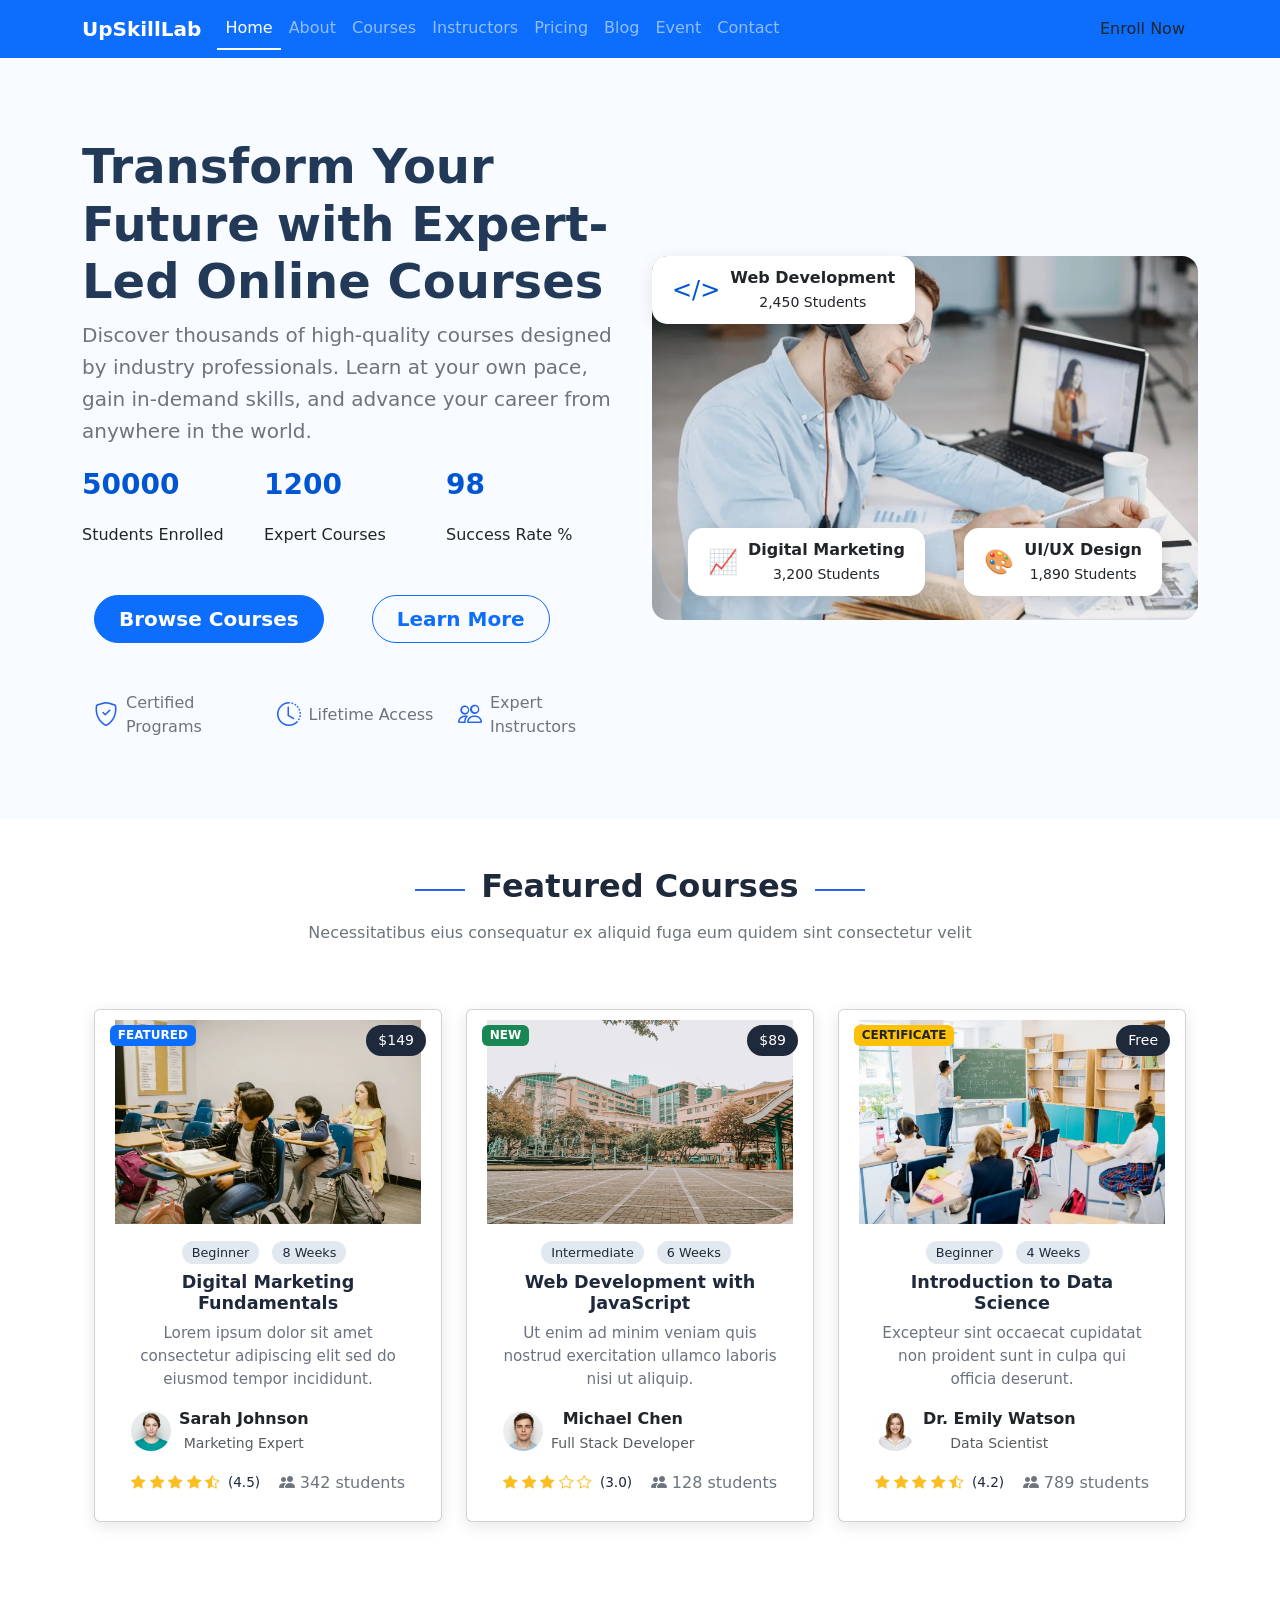
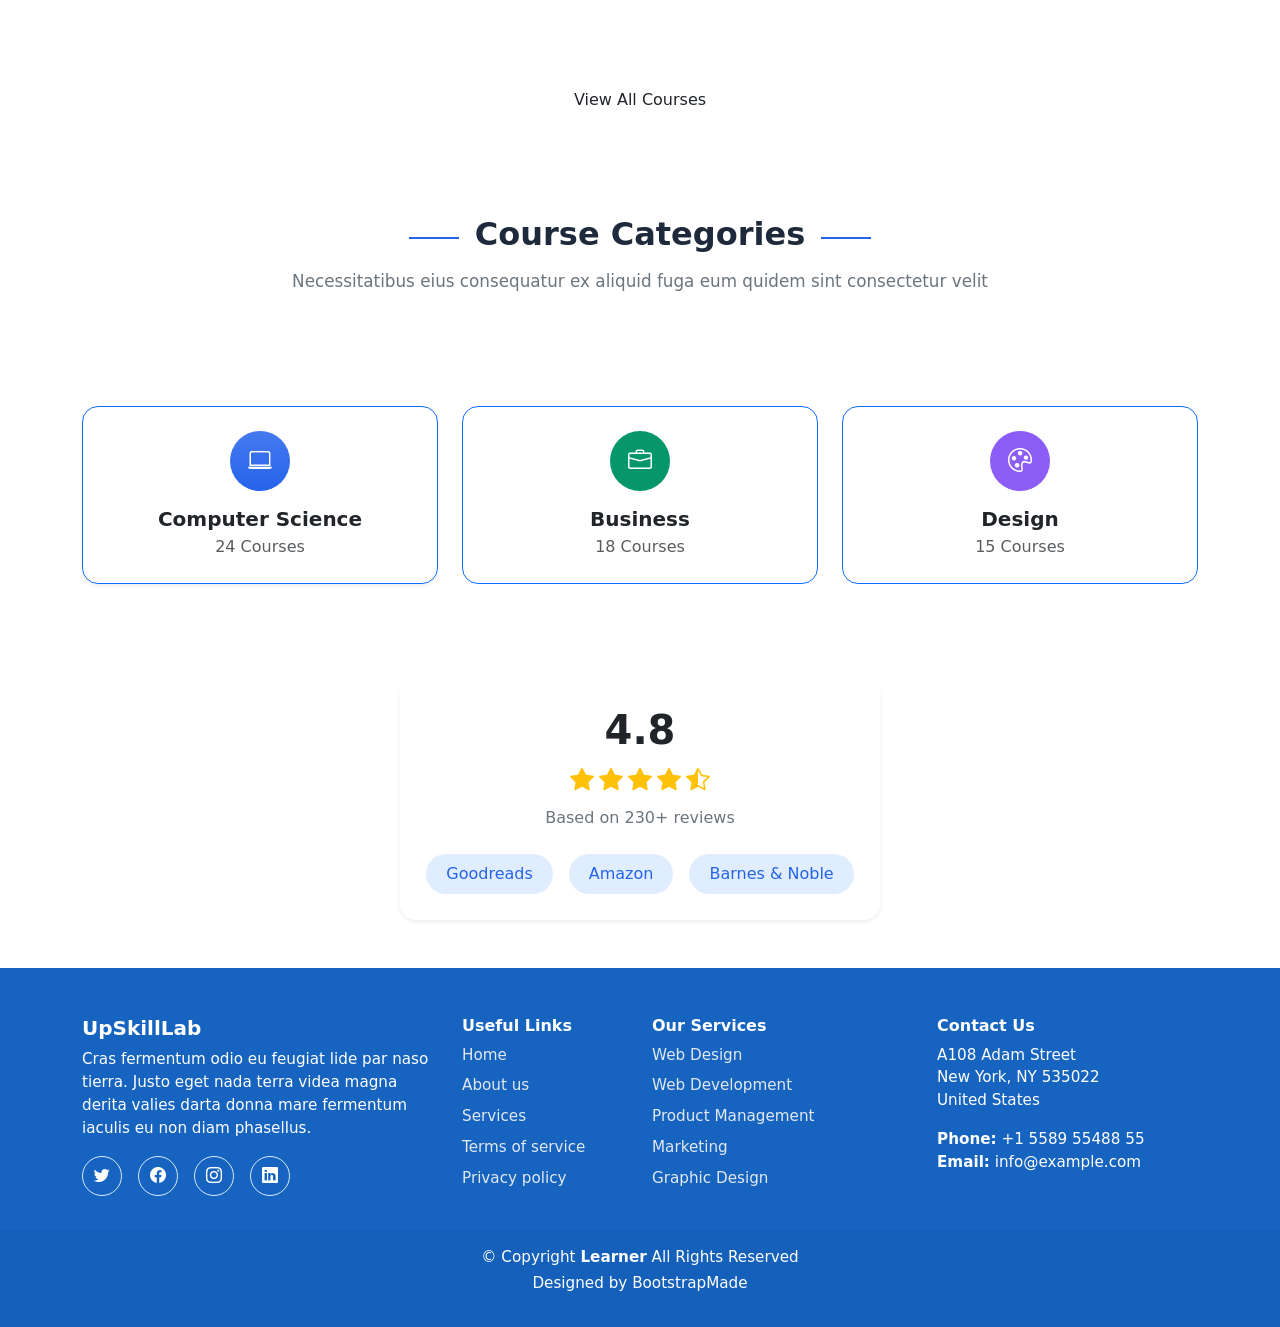
==== index.html @ 80e91eea "changed aslect" ====
<!DOCTYPE html>
<html lang="en">

<head>
    <meta charset="UTF-8">
    <meta name="viewport" content="width=device-width, initial-scale=1.0">
    <title>UpSkillLab</title>
    <link rel="stylesheet" href="https://cdn.jsdelivr.net/npm/bootstrap-icons@1.10.5/font/bootstrap-icons.css">
    <link href="https://cdn.jsdelivr.net/npm/bootstrap@5.3.0/dist/css/bootstrap.min.css" rel="stylesheet">
    <link rel="stylesheet" href="css/new.css">
    <link rel="stylesheet" href="index.html">
    <link rel="stylesheet" href="/css/bootstrap.min.css">
    <style>
       
    </style>
</head>

<body>
    <header class="sticky-top">
        <nav class="navbar navbar-expand-lg navbar-dark bg-primary sticky-top">
            <div class="container">
                <a class="navbar-brand fw-bold" href="#">UpSkillLab</a>
                <button class="navbar-toggler" type="button" data-bs-toggle="collapse" data-bs-target="#navbarNav">
                    <span class="navbar-toggler-icon"></span>
                </button>
                <div class="collapse navbar-collapse" id="navbarNav">
                    <ul class="navbar-nav me-auto  mb-lg-0">
                        <li class="nav-item"><a class="nav-link active" href="index.html">Home</a></li>
                        <li class="nav-item"><a class="nav-link" href="about.html">About</a></li>
                        <li class="nav-item"><a class="nav-link" href="course.html">Courses</a></li>
                        <li class="nav-item"><a class="nav-link" href="instroctor.html">Instructors</a></li>
                        <li class="nav-item"><a class="nav-link" href="pricing.html">Pricing</a></li>
                        <li class="nav-item"><a class="nav-link" href="blog.html">Blog</a></li>
                        <li class="nav-item"><a class="nav-link" href="event.html">Event</a></li>
                        <li class="nav-item"><a class="nav-link" href="contact.html">Contact</a></li>
                    </ul>
                    <a href="enroll.html" class="btn btn-enroll" target="_blank">Enroll Now</a>
                </div>
            </div>
        </nav>
    </header>
    <!-- Home Sart heare -->
    <main>
        <section class="hero">
            <div class="container">
                <div class="row align-items-center">
                    <div class="col-md-6">
                        <h1 class="display-5 fw-bold" style="color: #223a58;">Transform Your Future with Expert-Led
                            Online
                            Courses</h1>
                        <p class="lead text-secondary txt">Discover thousands of high-quality courses designed by
                            industry
                            professionals. Learn at your own pace, gain in-demand skills, and advance your career from
                            anywhere in the world.</p>
                        <div class="stats d-flex gap-4 mt-4 ">
                            <div class="container">
                                <div class="row">
                                    <div class="col-md-4 p-0"><span class="number">50000</span><br><small
                                            class="txt1">Students Enrolled</small></div>
                                    <div class="col-md-4 p-0"><span class="number">1200</span><br><small
                                            class="txt1">Expert
                                            Courses</small></div>
                                    <div class="col-md-4 p-0"><span class="number">98</span><br><small
                                            class="txt1">Success
                                            Rate %</small></div>
                                </div>
                            </div>
                        </div>
                        <div class="container">
                            <div class="row">
                                <div class="col-md-12 my-5 d-flex justify-content-left gap-5 flex-wrap">
                                    <a href="course.html" class="btn btn-primary btn-lg rounded-pill px-4 fw-semibold">
                                        Browse Courses
                                    </a>
                                    <a href="about.html" class="btn btn-outline-primary btn-lg rounded-pill px-4 fw-semibold">
                                        Learn More
                                    </a>
                                </div>
                            </div>

                            <div class="row justify-content-center text-secondary">
                                <div
                                    class="col-md-4 d-flex align-items-center justify-content-center gap-2 mb-3 mb-md-0">
                                    <i class="bi bi-shield-check" style="font-size: 1.5rem; color: #2563eb;"></i>
                                    <span>Certified Programs</span>
                                </div>
                                <div
                                    class="col-md-4 d-flex align-items-center justify-content-center gap-2 mb-3 mb-md-0">
                                    <i class="bi bi-clock-history" style="font-size: 1.5rem; color: #2563eb;"></i>
                                    <span>Lifetime Access</span>
                                </div>
                                <div class="col-md-4 d-flex align-items-center justify-content-center gap-2">
                                    <i class="bi bi-people" style="font-size: 1.5rem; color: #2563eb;"></i>
                                    <span>Expert Instructors</span>
                                </div>
                            </div>
                        </div>
                    </div>
                    <div class="col-md-6 text-center position-relative">
                        <img src="image/courses-1.webp" alt="Learning" class="img-fluid rounded-4">
                        <div class="position-absolute top-0 course-card">
                            <div class="d-flex align-items-center">
                                <div class="course-icon">&lt;/&gt;</div>
                                <div>
                                    <strong>Web Development</strong><br>
                                    <small>2,450 Students</small>
                                </div>
                            </div>
                        </div>
                        <div class="position-absolute bottom-0 start-0 mb-4 ms-5 course-card">
                            <div class="d-flex align-items-center">
                                <div class="course-icon">📈</div>
                                <div>
                                    <strong>Digital Marketing</strong><br>
                                    <small>3,200 Students</small>
                                </div>
                            </div>
                        </div>
                        <div class="position-absolute bottom-0 end-0 mb-4 me-5 course-card">
                            <div class="d-flex align-items-center">
                                <div class="course-icon">🎨</div>
                                <div>
                                    <strong>UI/UX Design</strong><br>
                                    <small>1,890 Students</small>
                                </div>
                            </div>
                        </div>
                    </div>
                </div>
            </div>
        </section>
        <!-- second section start -->
        <section>
            <div class="container text-center py-5">
                <div class="d-flex align-items-center justify-content-center mb-2">
                    <div style="height: 2px; width: 50px; background-color: #2563eb;"></div>
                    <h2 class="mx-3 fw-bold" style="font-size: 2rem; color: #1e293b;">Featured Courses</h2>
                    <div style="height: 2px; width: 50px; background-color: #2563eb;"></div>
                </div>
                <p class="text-secondary" style="font-size: 1rem;">
                    Necessitatibus eius consequatur ex aliquid fuga eum quidem sint consectetur velit
                </p>
                <div class="container py-5">
                    <div class="row g-4">

                        <!-- Card 1 -->
                        <div class="col-md-4">
                            <div class="card course-card position-relative">
                                <img src="image/students-1.webp" class="course-image img-fluid imga" alt="Marketing">
                                <span class="badge bg-primary badge-position">FEATURED</span>
                                <span class="price-badge">$149</span>
                                <div class="card-body">
                                    <div class="mb-2">
                                        <span class="category-badge">Beginner</span>
                                        <span class="category-badge">8 Weeks</span>
                                    </div>
                                    <h5 class="course-title">Digital Marketing Fundamentals</h5>
                                    <p class="course-desc">Lorem ipsum dolor sit amet consectetur adipiscing elit sed do
                                        eiusmod tempor incididunt.</p>
                                    <div class="d-flex align-items-center mt-3">
                                        <img src="image/teach-1.webp" class="instructor-img me-2 " alt="Sarah Johnson">
                                        <div>
                                            <strong>Sarah Johnson</strong><br>
                                            <small class="text-muted">Marketing Expert</small>
                                        </div>
                                    </div>
                                    <div class="d-flex align-items-center justify-content-between mt-3">
                                        <div class="rating-stars">
                                            <i class="bi bi-star-fill"></i>
                                            <i class="bi bi-star-fill"></i>
                                            <i class="bi bi-star-fill"></i>
                                            <i class="bi bi-star-fill"></i>
                                            <i class="bi bi-star-half"></i>
                                            <span class="rating-text ms-1">(4.5)</span>
                                        </div>
                                        <div class="text-secondary"><i class="bi bi-people-fill"></i> 342 students</div>
                                    </div>
                                </div>
                            </div>
                        </div>

                        <!-- Card 2 -->
                        <div class="col-md-4">
                            <div class="card course-card position-relative">
                                <img src="image/campus-1.webp" class="course-image img-fluid imga" alt="JavaScript">
                                <span class="badge bg-success badge-position">NEW</span>
                                <span class="price-badge">$89</span>
                                <div class="card-body">
                                    <div class="mb-2">
                                        <span class="category-badge">Intermediate</span>
                                        <span class="category-badge">6 Weeks</span>
                                    </div>
                                    <h5 class="course-title">Web Development with JavaScript</h5>
                                    <p class="course-desc">Ut enim ad minim veniam quis nostrud exercitation ullamco
                                        laboris
                                        nisi ut aliquip.</p>
                                    <div class="d-flex align-items-center mt-3">
                                        <img src="image/teach-2.webp" class="instructor-img me-2" alt="Michael Chen">
                                        <div>
                                            <strong>Michael Chen</strong><br>
                                            <small class="text-muted">Full Stack Developer</small>
                                        </div>
                                    </div>
                                    <div class="d-flex align-items-center justify-content-between mt-3">
                                        <div class="rating-stars">
                                            <i class="bi bi-star-fill"></i>
                                            <i class="bi bi-star-fill"></i>
                                            <i class="bi bi-star-fill"></i>
                                            <i class="bi bi-star"></i>
                                            <i class="bi bi-star"></i>
                                            <span class="rating-text ms-1">(3.0)</span>
                                        </div>
                                        <div class="text-secondary"><i class="bi bi-people-fill"></i> 128 students</div>
                                    </div>
                                </div>
                            </div>
                        </div>

                        <!-- Card 3 -->
                        <div class="col-md-4">
                            <div class="card course-card position-relative">
                                <img src="image/students-2.webp" class="course-image img-fluid imga" alt="Data Science">
                                <span class="badge bg-warning text-dark badge-position">CERTIFICATE</span>
                                <span class="price-badge">Free</span>
                                <div class="card-body">
                                    <div class="mb-2">
                                        <span class="category-badge">Beginner</span>
                                        <span class="category-badge">4 Weeks</span>
                                    </div>
                                    <h5 class="course-title">Introduction to Data Science</h5>
                                    <p class="course-desc">Excepteur sint occaecat cupidatat non proident sunt in culpa
                                        qui
                                        officia deserunt.</p>
                                    <div class="d-flex align-items-center mt-3">
                                        <img src="image/teach-3.webp" class="instructor-img me-2"
                                            alt="Dr. Emily Watson">
                                        <div>
                                            <strong>Dr. Emily Watson</strong><br>
                                            <small class="text-muted">Data Scientist</small>
                                        </div>
                                    </div>
                                    <div class="d-flex align-items-center justify-content-between mt-3">
                                        <div class="rating-stars">
                                            <i class="bi bi-star-fill"></i>
                                            <i class="bi bi-star-fill"></i>
                                            <i class="bi bi-star-fill"></i>
                                            <i class="bi bi-star-fill"></i>
                                            <i class="bi bi-star-half"></i>
                                            <span class="rating-text ms-1">(4.2)</span>
                                        </div>
                                        <div class="text-secondary"><i class="bi bi-people-fill"></i> 789 students</div>
                                    </div>
                                </div>
                            </div>
                        </div>

                    </div>
                </div>
            </div>
            <div class="container text-center my-5">
                <a href="course.html" class="btn view-courses-btn">
                    View All Courses
                </a>
            </div>
        </section>
        <!-- Third section sart here -->
        <section class="">
            <div class="container py-5 text-center">
                <div class="d-flex justify-content-center align-items-center mb-2">
                    <div style="width: 50px; height: 2px; background-color: #2563eb;"></div>
                    <h2 class="mx-3 fw-bold" style="font-size: 2rem; color: #1e293b;">Course Categories</h2>
                    <div style="width: 50px; height: 2px; background-color: #2563eb;"></div>
                </div>
                <p class="text-secondary" style="font-size: 1.05rem;">
                    Necessitatibus eius consequatur ex aliquid fuga eum quidem sint consectetur velit
                </p>
            </div>
            <div class="container text-center py-5">
                <div class="row justify-content-center g-4">
                    <div class="col-12 col-sm-6 col-md-4">
                        <div class="category-card border border-primary rounded-4 p-4 shadow-sm active">
                            <div class="icon-circle bg-gradient text-white mb-3 mx-auto" style="background: #2563eb;">
                                <i class="bi bi-laptop" style="font-size: 1.5rem;"></i>
                            </div>
                            <h5 class="fw-semibold mb-1 text-dark">Computer Science</h5>
                            <p class="text-muted mb-0">24 Courses</p>
                        </div>
                    </div>
                    <div class="col-12 col-sm-6 col-md-4">
                        <div class="category-card border border-primary p-4 rounded-4">
                            <div class="icon-circle text-white mb-3 mx-auto" style="background: #059669;">
                                <i class="bi bi-briefcase" style="font-size: 1.5rem;"></i>
                            </div>
                            <h5 class="fw-semibold mb-1 text-dark">Business</h5>
                            <p class="text-muted mb-0">18 Courses</p>
                        </div>
                    </div>
                    <div class="col-12 col-sm-6 col-md-4">
                        <div class="category-card  border border-primary p-4 rounded-4">
                            <div class="icon-circle text-white mb-3 mx-auto" style="background: #8b5cf6;">
                                <i class="bi bi-palette" style="font-size: 1.5rem;"></i>
                            </div>
                            <h5 class="fw-semibold mb-1 text-dark">Design</h5>
                            <p class="text-muted mb-0">15 Courses</p>
                        </div>
                    </div>
                </div>
            </div>
            <div class="container my-5 d-flex justify-content-center">
                <div class="rating-card text-center p-4 rounded-4 shadow-sm">
                    <h2 class="fw-bold text-dark" style="font-size: 2.5rem;">4.8</h2>
                    <div class="my-2">
                        <i class="bi bi-star-fill text-warning fs-4"></i>
                        <i class="bi bi-star-fill text-warning fs-4"></i>
                        <i class="bi bi-star-fill text-warning fs-4"></i>
                        <i class="bi bi-star-fill text-warning fs-4"></i>
                        <i class="bi bi-star-half text-warning fs-4"></i>
                    </div>
                    <p class="text-secondary mb-4">Based on 230+ reviews</p>
                    <div class="d-flex justify-content-center gap-3 flex-wrap">
                        <a href="#" class="badge-pill-link">Goodreads</a>
                        <a href="#" class="badge-pill-link">Amazon</a>
                        <a href="#" class="badge-pill-link">Barnes & Noble</a>
                    </div>
                </div>
            </div>
        </section>
    </main>
    <!-- footer srat here -->
    <footer class="footer text-white pt-5" style="background-color: #1664c0;">
        <div class="container">
            <div class="row">
                <div class="col-lg-4 col-md-6 mb-4">
                    <h5 class="fw-bold">UpSkillLab</h5>
                    <p>
                        Cras fermentum odio eu feugiat lide par naso tierra. Justo eget nada terra videa magna derita
                        valies darta donna mare fermentum iaculis eu non diam phasellus.
                    </p>
                    <div class="d-flex gap-3 mt-3">
                        <span class="social-icon"><i class="bi bi-twitter"></i></span>
                        <span class="social-icon"><i class="bi bi-facebook"></i></span>
                        <span class="social-icon"><i class="bi bi-instagram"></i></span>
                        <span class="social-icon"><i class="bi bi-linkedin"></i></span>
                    </div>
                </div>
                <div class="col-lg-2 col-md-6 mb-4">
                    <h6 class="fw-bold">Useful Links</h6>
                    <ul class="list-unstyled">
                        <li>Home</li>
                        <li>About us</li>
                        <li>Services</li>
                        <li>Terms of service</li>
                        <li>Privacy policy</li>
                    </ul>
                </div>
                <div class="col-lg-3 col-md-6 mb-4">
                    <h6 class="fw-bold">Our Services</h6>
                    <ul class="list-unstyled">
                        <li>Web Design</li>
                        <li>Web Development</li>
                        <li>Product Management</li>
                        <li>Marketing</li>
                        <li>Graphic Design</li>
                    </ul>
                </div>
                <div class="col-lg-3 col-md-6 mb-4">
                    <h6 class="fw-bold">Contact Us</h6>
                    <p>A108 Adam Street<br>New York, NY 535022<br>United States</p>
                    <p><strong>Phone:</strong> +1 5589 55488 55<br>
                        <strong>Email:</strong> info@example.com
                    </p>
                </div>
            </div>
        </div>
        <div class="footer-bottom text-center py-3" style="background-color: #1460bb;">
            <p class="mb-1">© Copyright <strong>Learner</strong> All Rights Reserved</p>
            <p class="small">Designed by <a href="#" class="text-white text-decoration-none">BootstrapMade</a></p>
        </div>
    </footer>


    <script src="https://cdn.jsdelivr.net/npm/bootstrap@5.3.0/dist/js/bootstrap.bundle.min.js"></script>
</body>

</html>
---- css/new.css ----
.hero {
            background-color: #f8fbff;
            padding: 80px 0;
        }

        .stats span {
            font-size: 28px;
            font-weight: 700;
            color: #0056d2;
        }

        .course-card {
            background: white;
            padding: 10px 20px;
            border-radius: 15px;
            box-shadow: 0 4px 16px rgba(0, 0, 0, 0.1);
            margin-bottom: 15px;
        }

        .course-icon {
            font-size: 24px;
            margin-right: 10px;
            color: #0056d2;
        }

        .nav-link.active {
            border-bottom: 2px solid white;
        }

        .btn-enroll {
            background-color: #2563eb;
            color: white;
            border-radius: 30px;
            padding: 8px 20px;
        }

        .txt {
            font-size: 1.25rem;
            line-height: 1.6;
            margin-bottom: 1rem;
            color: olor-mix(in srgb, var(--default-color), transparent 20%);
        }

        .number {
            display: block;
            font-size: 3rem;
            font-weight: 900;
            color: var(--accent-color);
            line-height: 1;

        }

        .txt1 {
            font-size: 1rem;
            color:
                color-mix(in srgb, var(--default-color), transparent 40%);
            font-weight: 500;
        }
    body {
      font-family: "Segoe UI", Roboto, Arial, sans-serif;
      background-color: #f8fbff;
    }
    .course-card {
      border: none;
      border-radius: 15px;
      overflow: hidden;
      transition: transform 0.3s ease, box-shadow 0.3s ease;
    }
    .course-card:hover {
      transform: scale(1.03);
      box-shadow: 0 8px 24px rgba(0, 0, 0, 0.1);
    }
    .course-image {
      height: 100%;
      width: 100%;
      object-fit: cover;
    }
    .badge-position {
      position: absolute;
      top: 15px;
      left: 15px;
    }
    .price-badge {
      position: absolute;
      top: 15px;
      right: 15px;
      background-color: #1e293b;
      color: white;
      padding: 5px 12px;
      border-radius: 20px;
      font-size: 0.875rem;
    }
    .category-badge {
      font-size: 0.8rem;
      background-color: #e2e8f0;
      color: #1e293b;
      padding: 4px 10px;
      border-radius: 20px;
      margin-right: 8px;
    }
    .course-title {
      font-weight: 600;
      font-size: 1.1rem;
      color: #1e293b;
    }
    .course-desc {
      font-size: 0.95rem;
      color: #6b7280;
    }
    .instructor-img {
      width: 40px;
      height: 40px;
      border-radius: 50%;
      object-fit: cover;
    }
    .rating-stars {
      color: #fbbf24;
      font-size: 0.9rem;
    }
    .rating-text {
      font-size: 0.85rem;
      color: #1e293b;
    }
    .view-courses-btn {
    color: #2563eb;
    border: 2px solid #2563eb;
    border-radius: 50px;
    font-weight: 600;
    padding: 10px 28px;
    font-size: 1.1rem;
    background-color: transparent;
    transition: all 0.3s ease;
  }

  .view-courses-btn:hover {
    background-color: #2563eb;
    color: white;
    box-shadow: 0 6px 20px rgba(37, 99, 235, 0.3);
    transform: scale(1.05);
  }
  .category-card {
    transition: all 0.3s ease;
  }
  .category-card.active {
    border: 2px solid #2563eb;
    box-shadow: 0 0 20px rgba(37, 99, 235, 0.1);
  }
  .category-card:hover {
    transform: scale(1.03);
    box-shadow: 0 10px 25px rgba(0, 0, 0, 0.1);
    cursor: pointer;
  }
  .icon-circle {
    width: 60px;
    height: 60px;
    border-radius: 50%;
    display: flex;
    align-items: center;
    justify-content: center;
  }
  .rating-card {
    background-color: white;
    border: 2px solid transparent;
    transition: all 0.3s ease;
  }

  .rating-card:hover {
    box-shadow: 0 0 25px rgba(37, 99, 235, 0.2);
    backdrop-filter: blur(2px);
  }

  .badge-pill-link {
    padding: 8px 20px;
    background-color: #e0edff;
    color: #2563eb;
    border-radius: 30px;
    text-decoration: none;
    font-weight: 500;
    transition: all 0.3s ease;
  }

  .badge-pill-link:hover {
    background-color: #d1e4ff;
    box-shadow: 0 3px 10px rgba(0, 98, 255, 0.1);
  }
   .footer ul li {
    margin-bottom: 8px;
    color: #e2e8f0;
  }

  .footer p, .footer li {
    font-size: 0.95rem;
  }

  .social-icon {
    width: 40px;
    height: 40px;
    border: 1px solid #dbeafe;
    border-radius: 50%;
    display: flex;
    align-items: center;
    justify-content: center;
    color: white;
  }
   .imga{
             width: 200%;
  height: 200%;
 object-fit: cover;
  transition: width 2s, height 2s, transform 2s;
}
.imga:hover{
    width: 100em;
  height: 100em;
  transform: linear();
}
.social {

            color: rgb(13, 184, 246);
            position: absolute;
            font-size: xx-large;
        }

        .img-hover-zoom {
            transition: transform 0.2s ease-in-out;
        }

        .img-hover-zoom:hover {
            transform: scale(1.1);
            /* Zoom effect; */
        }

        .price {
            color: green;
            position: absolute;
            font-size: xx-large;

        }

        .date-overlay {
            position: absolute;
            Top: 136px;
            background-color: rgb(13, 184, 246);
            color: white;
            padding: 10px 15px;
            border-radius: 10px;
            font-weight: bold;

        }

        .date {
            position: absolute;
            top: 493px;
            background-color: rgb(13, 184, 246);
            color: white;
            padding: 10px 15px;
            border-radius: 10px;
            font-weight: bold;


        }

        .date-month {
            position: absolute;
            top: 850px;
            background-color: rgb(13, 184, 246);
            color: white;
            padding: 10px 15px;
            border-radius: 10px;
            font-weight: bold;

        }
         .context{
        display: flex;
        justify-content: center;
        text-align: center;
        align-items: center;
    }
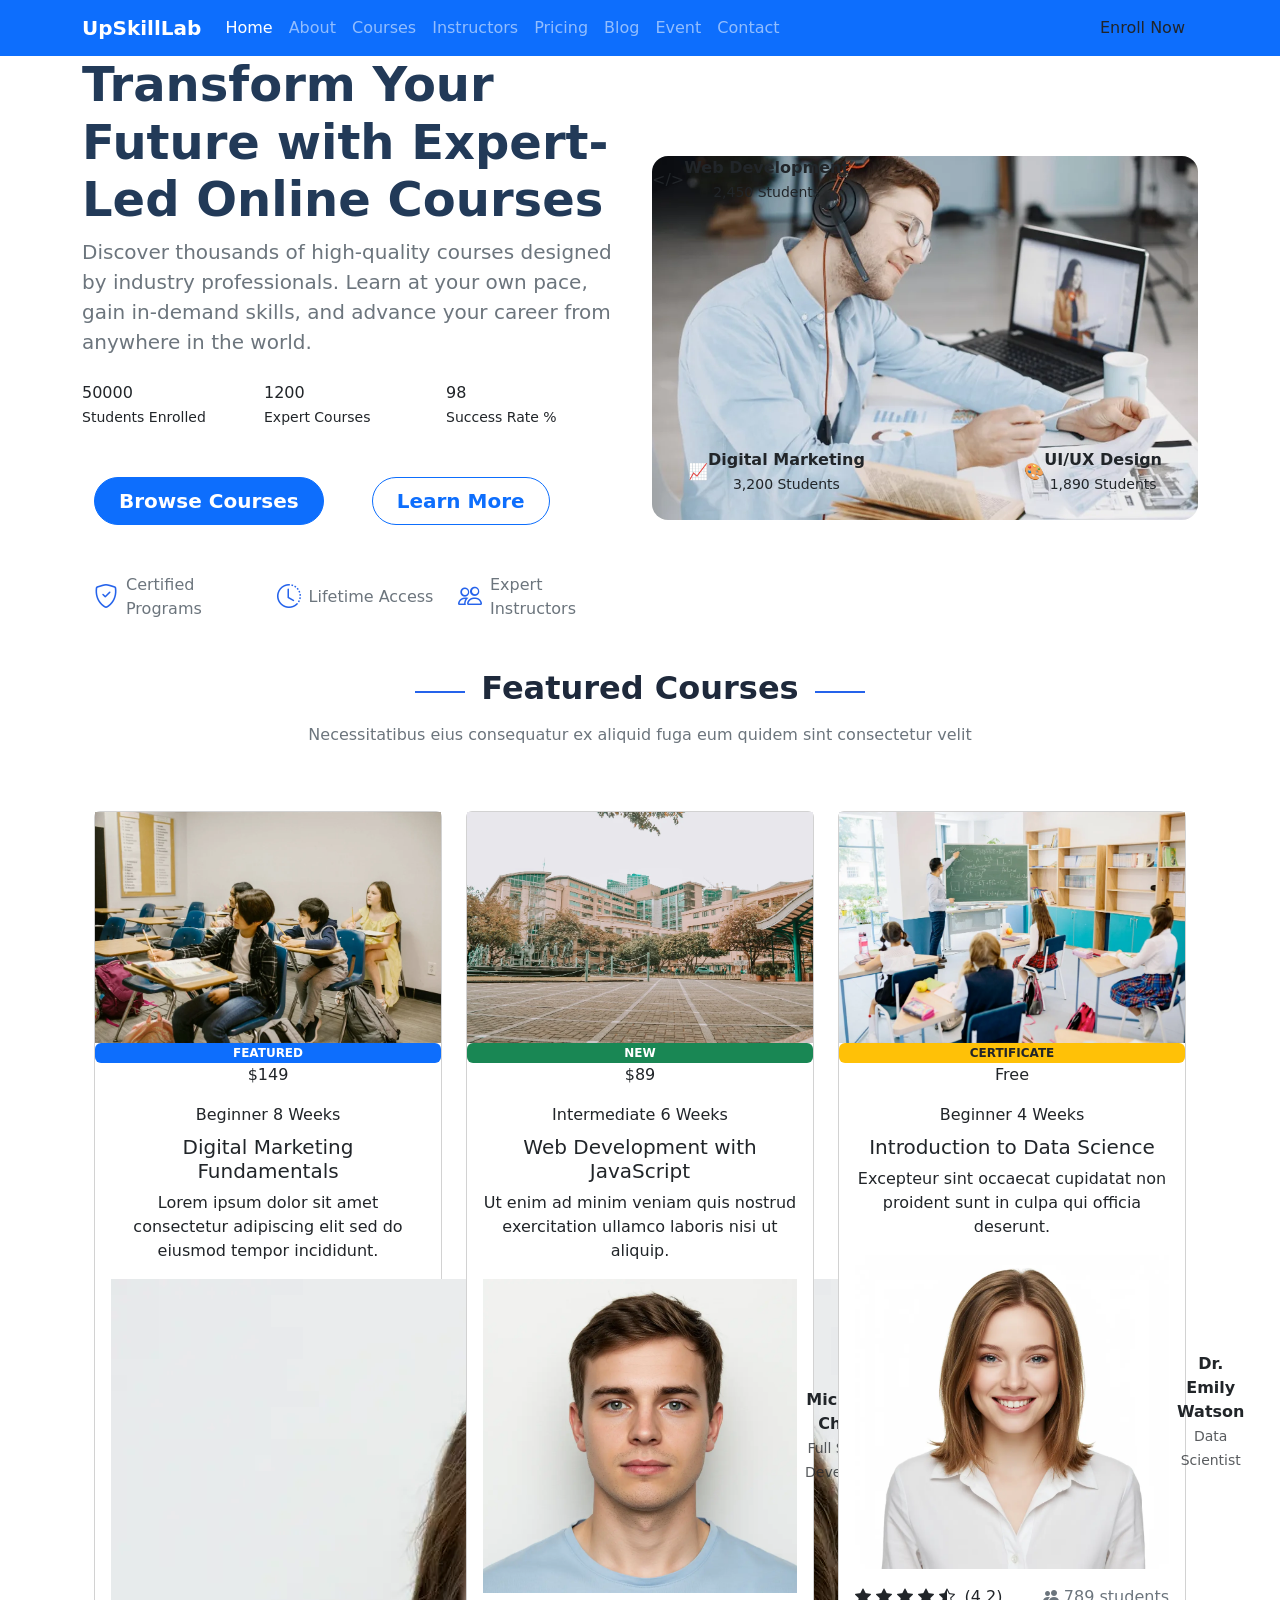
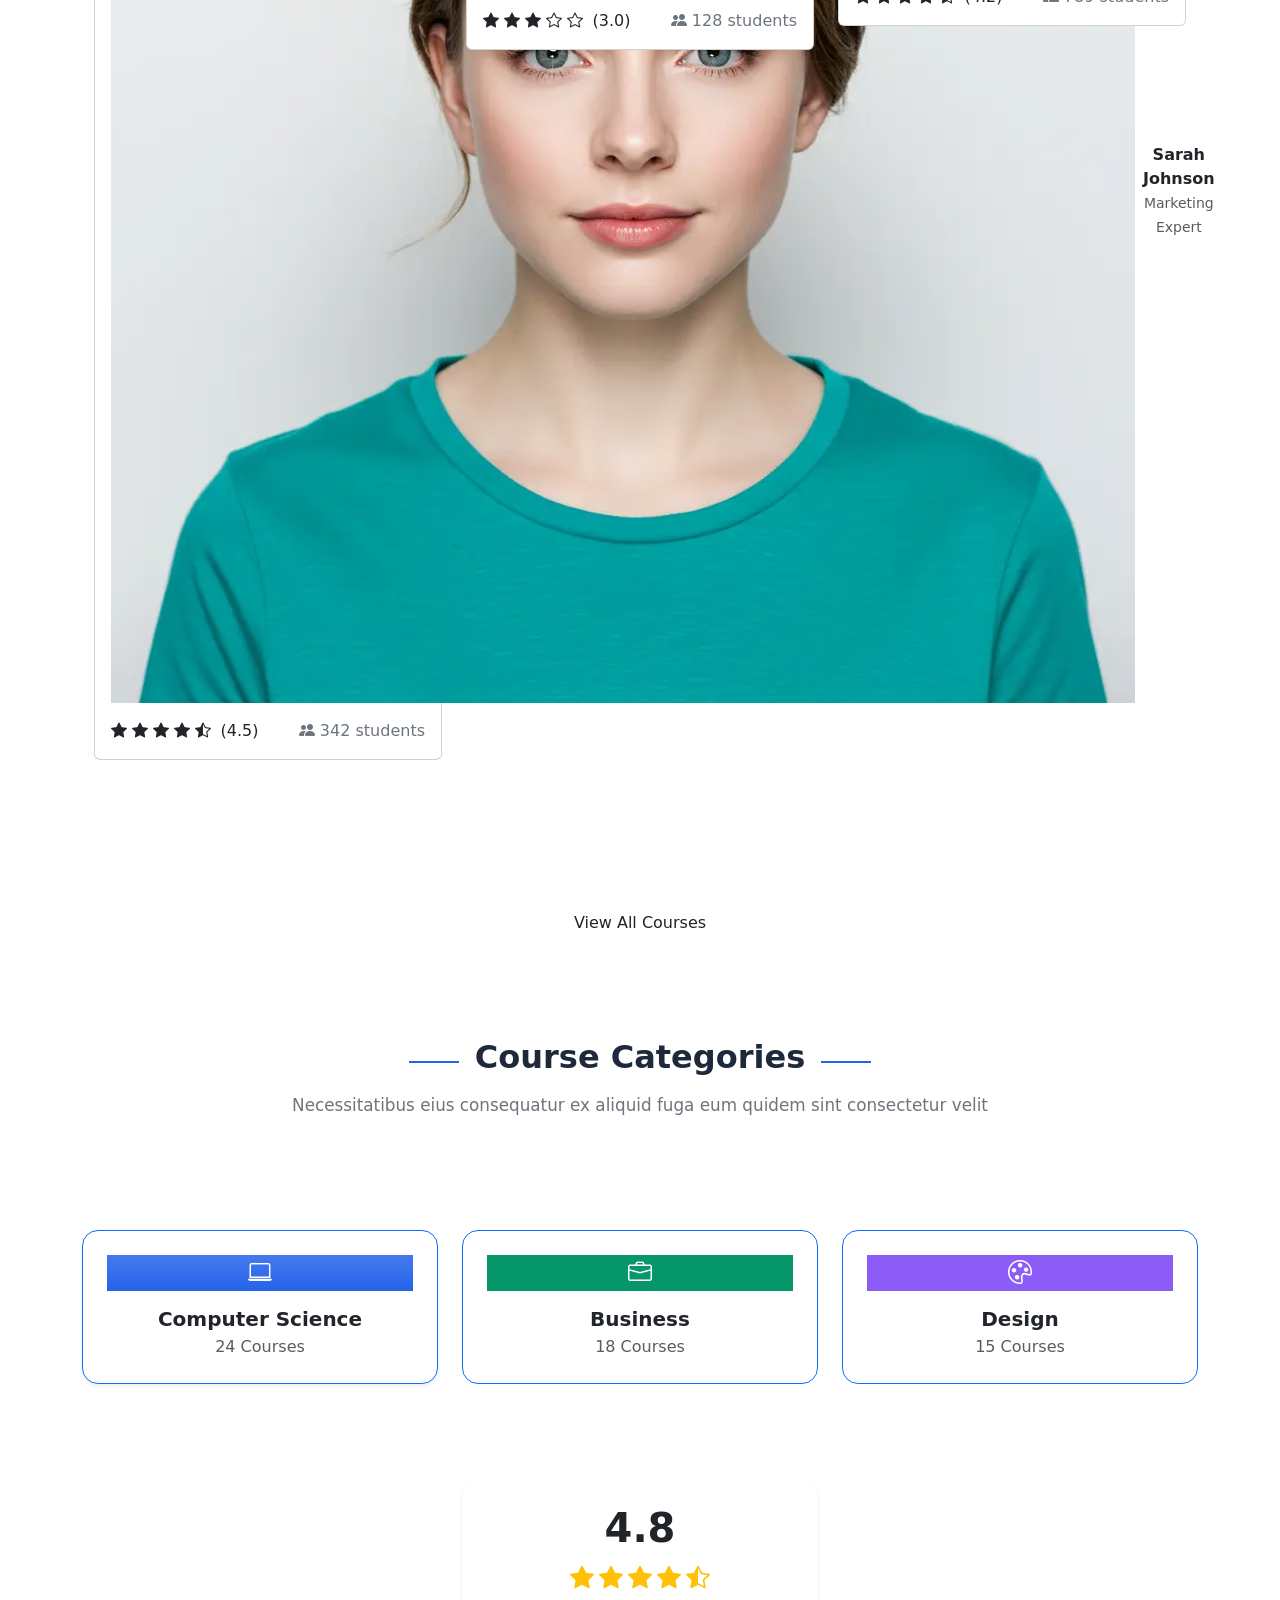
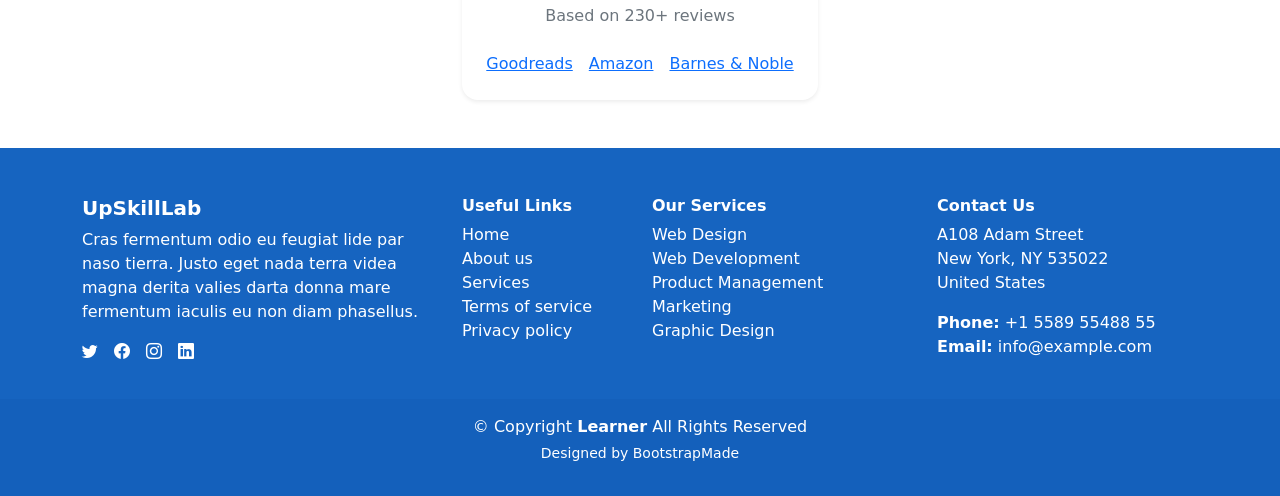
==== commit 16ac37fc: "updated indexed page" ====
--- a/index.html
+++ b/index.html
@@ -7,9 +7,9 @@
     <title>UpSkillLab</title>
     <link rel="stylesheet" href="https://cdn.jsdelivr.net/npm/bootstrap-icons@1.10.5/font/bootstrap-icons.css">
     <link href="https://cdn.jsdelivr.net/npm/bootstrap@5.3.0/dist/css/bootstrap.min.css" rel="stylesheet">
-    <link rel="stylesheet" href="css/new.css">
+    
     <link rel="stylesheet" href="index.html">
-    <link rel="stylesheet" href="/css/bootstrap.min.css">
+    
     <style>
        
     </style>
@@ -45,10 +45,10 @@
             <div class="container">
                 <div class="row align-items-center">
                     <div class="col-md-6">
-                        <h1 class="display-5 fw-bold" style="color: #223a58;">Transform Your Future with Expert-Led
+                        <h1 class="display-5 fw-bold hidden" style="color: #223a58;">Transform Your Future with Expert-Led
                             Online
                             Courses</h1>
-                        <p class="lead text-secondary txt">Discover thousands of high-quality courses designed by
+                        <p class="lead text-secondary txt hidden">Discover thousands of high-quality courses designed by
                             industry
                             professionals. Learn at your own pace, gain in-demand skills, and advance your career from
                             anywhere in the world.</p>
@@ -145,7 +145,7 @@
 
                         <!-- Card 1 -->
                         <div class="col-md-4">
-                            <div class="card course-card position-relative">
+                            <div class="card course-card position-relative course-card hidden">
                                 <img src="image/students-1.webp" class="course-image img-fluid imga" alt="Marketing">
                                 <span class="badge bg-primary badge-position">FEATURED</span>
                                 <span class="price-badge">$149</span>
@@ -181,7 +181,7 @@
 
                         <!-- Card 2 -->
                         <div class="col-md-4">
-                            <div class="card course-card position-relative">
+                            <div class="card course-card position-relative course-card hidden">
                                 <img src="image/campus-1.webp" class="course-image img-fluid imga" alt="JavaScript">
                                 <span class="badge bg-success badge-position">NEW</span>
                                 <span class="price-badge">$89</span>
@@ -195,7 +195,7 @@
                                         laboris
                                         nisi ut aliquip.</p>
                                     <div class="d-flex align-items-center mt-3">
-                                        <img src="image/teach-2.webp" class="instructor-img me-2" alt="Michael Chen">
+                                        <img src="image/teach-2.webp" class="instructor-img me-2 img-fluid " alt="Michael Chen">
                                         <div>
                                             <strong>Michael Chen</strong><br>
                                             <small class="text-muted">Full Stack Developer</small>
@@ -218,7 +218,7 @@
 
                         <!-- Card 3 -->
                         <div class="col-md-4">
-                            <div class="card course-card position-relative">
+                            <div class="card course-card position-relative course-card hidden">
                                 <img src="image/students-2.webp" class="course-image img-fluid imga" alt="Data Science">
                                 <span class="badge bg-warning text-dark badge-position">CERTIFICATE</span>
                                 <span class="price-badge">Free</span>
@@ -232,7 +232,7 @@
                                         qui
                                         officia deserunt.</p>
                                     <div class="d-flex align-items-center mt-3">
-                                        <img src="image/teach-3.webp" class="instructor-img me-2"
+                                        <img src="image/teach-3.webp" class="instructor-img me-2 img-fluid"
                                             alt="Dr. Emily Watson">
                                         <div>
                                             <strong>Dr. Emily Watson</strong><br>
@@ -379,7 +379,20 @@
     </footer>
 
 
-    <script src="https://cdn.jsdelivr.net/npm/bootstrap@5.3.0/dist/js/bootstrap.bundle.min.js"></script>
+    <script src="https://cdn.jsdelivr.net/npm/bootstrap@5.3.0/dist/js/bootstrap.bundle.min.js">
+        
+  const observer = new IntersectionObserver((entries) => {
+    entries.forEach(entry => {
+      if (entry.isIntersecting) {
+        entry.target.classList.add("show");
+      }
+    });
+  });
+
+  document.querySelectorAll(".hidden").forEach((el) => observer.observe(el));
+
+
+    </script>
 </body>
 
 </html>
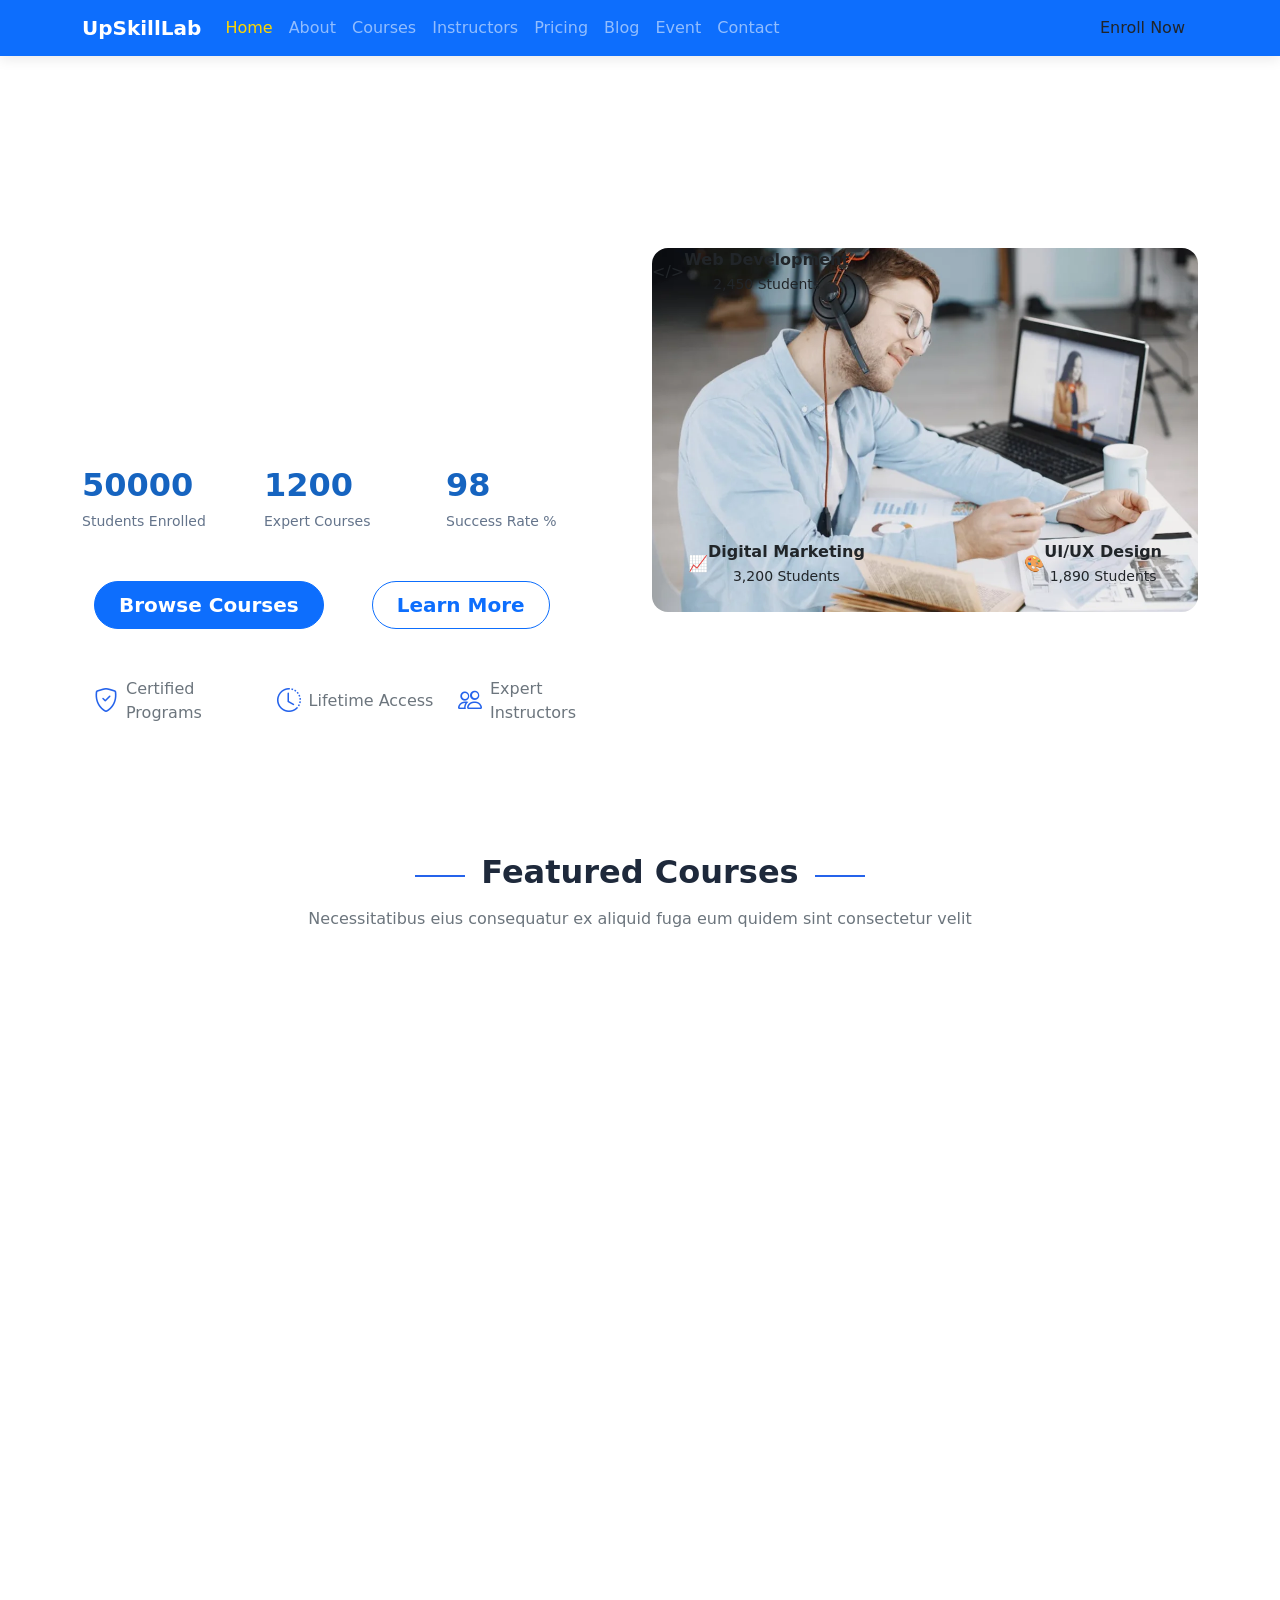
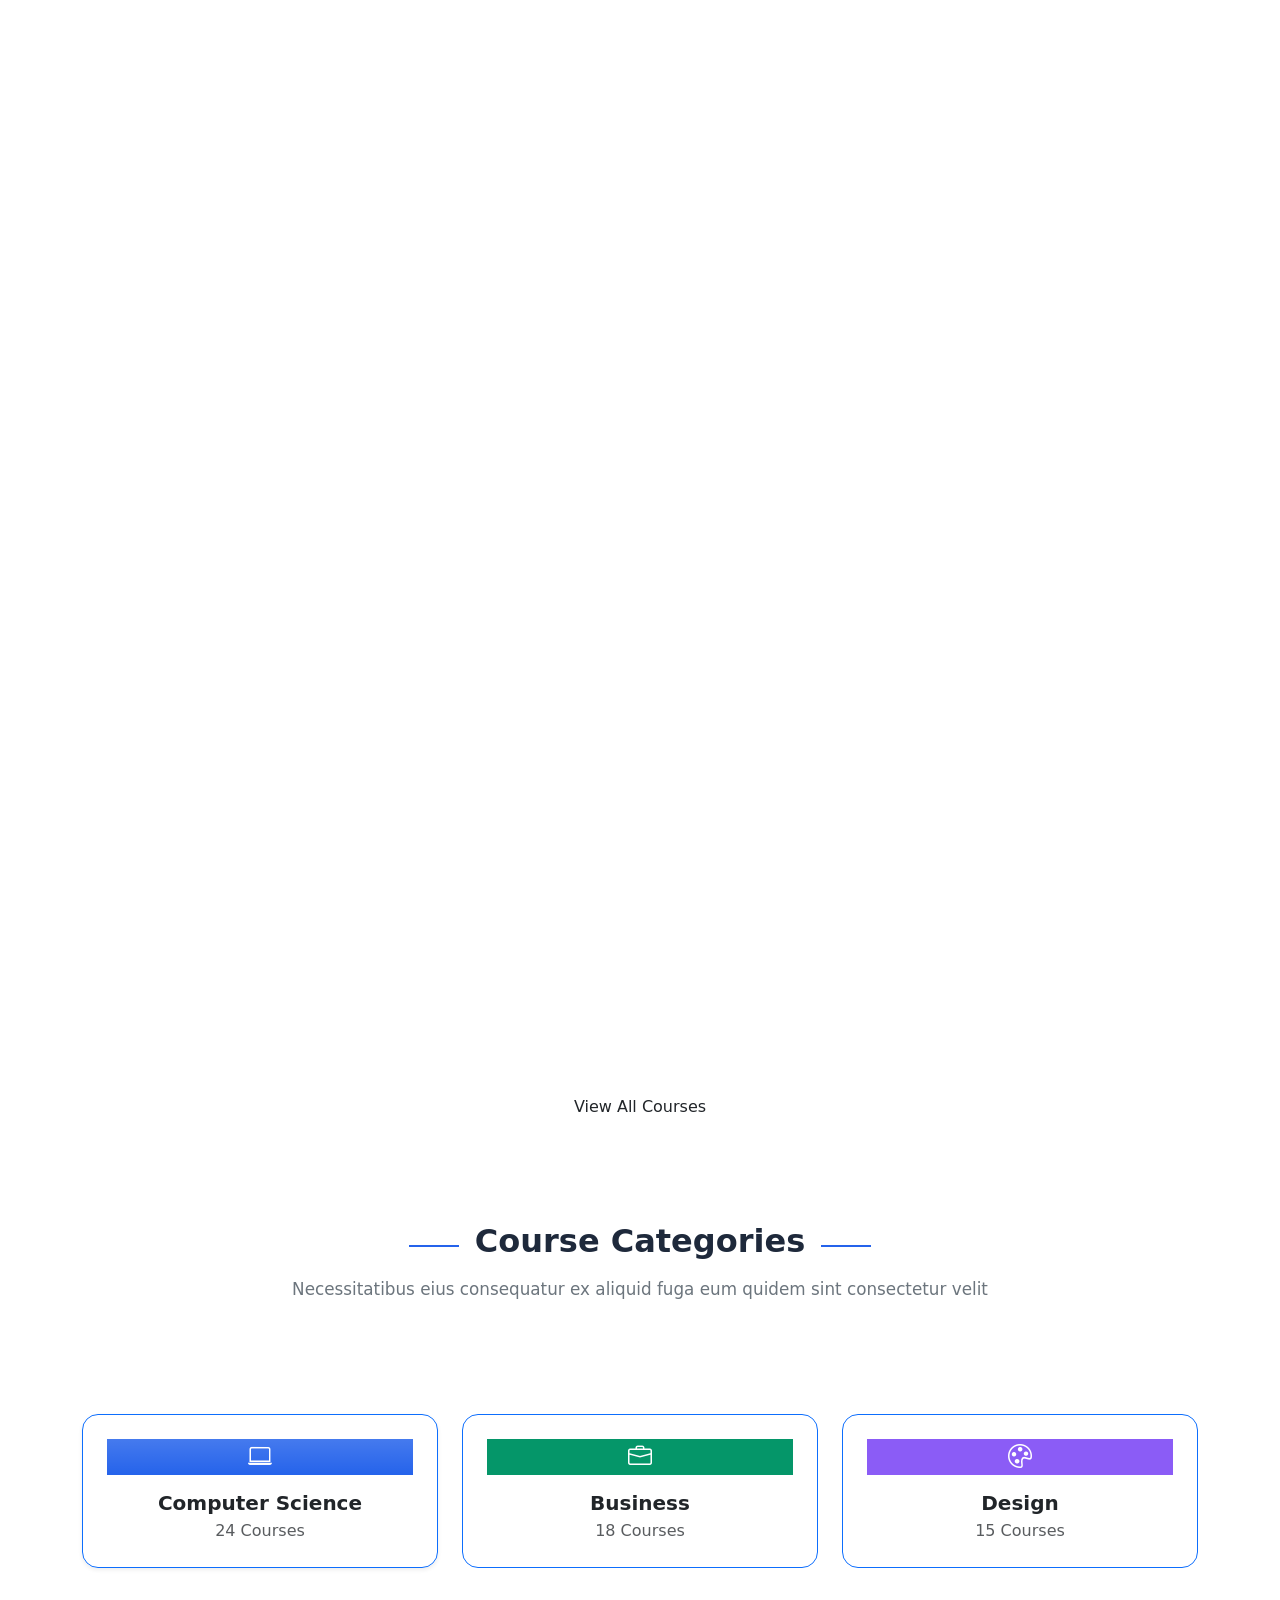
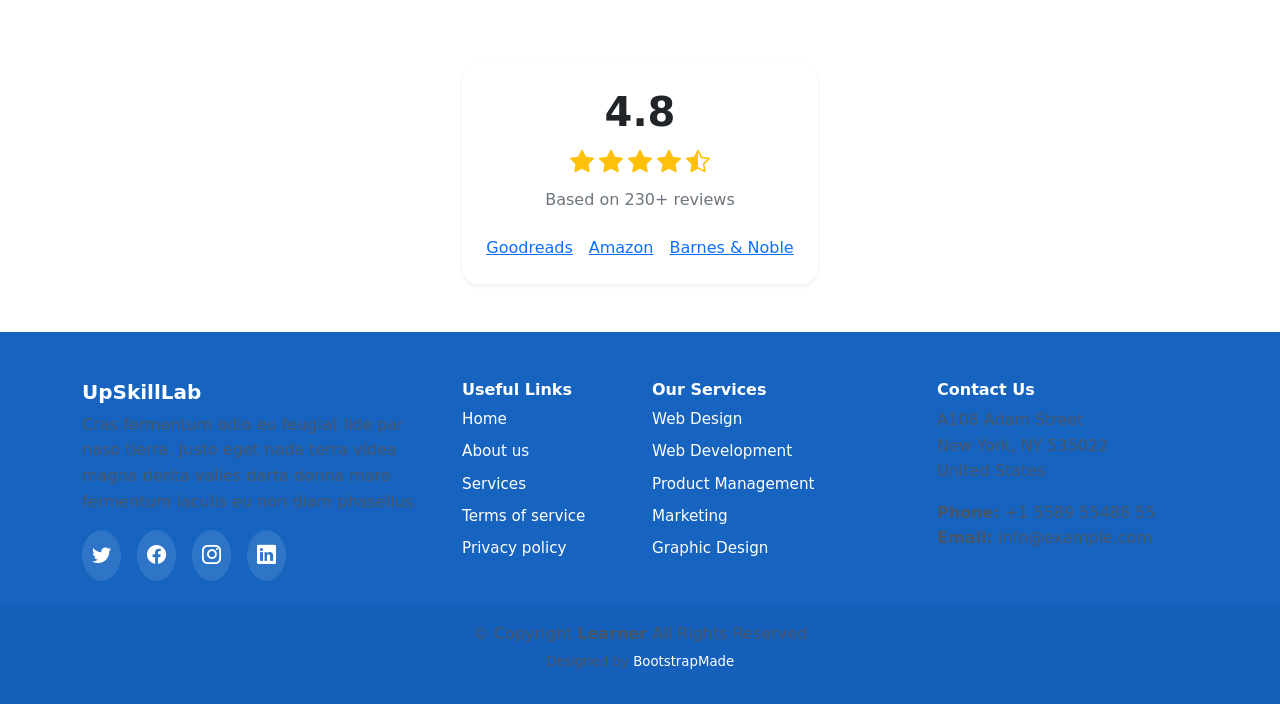
==== commit defdd27a: "update again" ====
--- a/index.html
+++ b/index.html
@@ -7,9 +7,9 @@
     <title>UpSkillLab</title>
     <link rel="stylesheet" href="https://cdn.jsdelivr.net/npm/bootstrap-icons@1.10.5/font/bootstrap-icons.css">
     <link href="https://cdn.jsdelivr.net/npm/bootstrap@5.3.0/dist/css/bootstrap.min.css" rel="stylesheet">
-    
-    <link rel="stylesheet" href="index.html">
-    
+   
+    <link rel="stylesheet" href="css/index.css">
+    <link rel="stylesheet" href="css/bootstrap.min.css">
     <style>
        
     </style>
--- a/css/index.css
+++ b/css/index.css
@@ -0,0 +1,153 @@
+/* 🌟 Global Styles */
+body {
+  font-family: 'Poppins', sans-serif;
+  line-height: 1.6;
+  color: #1e293b;
+  background-color: #ffffff;
+  scroll-behavior: smooth;
+}
+
+h1, h2, h3, h4, h5, h6 {
+  font-weight: 700;
+  color: #223a58;
+}
+
+p {
+  color: #475569;
+  font-size: 1rem;
+}
+
+/* 🌟 Navbar */
+.navbar {
+  transition: all 0.3s ease-in-out;
+}
+.navbar.sticky-top {
+  box-shadow: 0 4px 12px rgba(0, 0, 0, 0.08);
+}
+.nav-link {
+  font-weight: 500;
+  position: relative;
+  transition: color 0.3s ease;
+}
+.nav-link:hover, .nav-link.active {
+  color: #ffd700 !important;
+}
+.nav-link::after {
+  content: "";
+  position: absolute;
+  left: 0;
+  bottom: -5px;
+  width: 0%;
+  height: 2px;
+  background: #ffd700;
+  transition: width 0.3s ease-in-out;
+}
+.nav-link:hover::after {
+  width: 100%;
+}
+
+/* 🌟 Hero Section */
+.hero {
+  background: linear-gradient(rgba(255,255,255,0.95), rgba(255,255,255,0.95)),
+              url("../image/bg-hero.jpg") center/cover no-repeat;
+  padding: 5rem 0;
+}
+.hero h1, .hero p {
+  animation: fadeUp 1s ease-in-out;
+}
+
+/* 🌟 Stats */
+.number {
+  font-size: 2rem;
+  font-weight: bold;
+  color: #1664c0;
+}
+.txt1 {
+  color: #64748b;
+}
+
+/* 🌟 Buttons */
+.btn-enroll, 
+.btn-primary, 
+.btn-outline-primary {
+  transition: all 0.3s ease;
+}
+.btn-primary:hover {
+  transform: translateY(-3px);
+  box-shadow: 0 8px 20px rgba(37, 99, 235, 0.4);
+}
+.btn-outline-primary:hover {
+  transform: translateY(-3px);
+  background: #2563eb;
+  color: #fff !important;
+}
+
+/* 🌟 Card Animations */
+.course-card, .category-card, .rating-card {
+  transition: transform 0.4s ease, box-shadow 0.4s ease;
+}
+.course-card:hover, .category-card:hover, .rating-card:hover {
+  transform: translateY(-10px) scale(1.03);
+  box-shadow: 0 12px 30px rgba(0,0,0,0.15);
+  border-color: #2563eb !important;
+}
+
+/* 🌟 Image Hover */
+img.imga, .course-image, .instructor-img {
+  transition: transform 0.5s ease, filter 0.5s ease;
+}
+img.imga:hover, .course-image:hover {
+  transform: scale(1.08);
+  filter: brightness(1.05);
+}
+
+/* 🌟 Social Icons */
+.social-icon {
+  font-size: 1.2rem;
+  padding: 10px;
+  background: rgba(255,255,255,0.1);
+  border-radius: 50%;
+  transition: all 0.3s ease;
+}
+.social-icon:hover {
+  background: #ffd700;
+  color: #1e293b;
+  transform: scale(1.2);
+}
+
+/* 🌟 Footer */
+.footer {
+  font-size: 0.95rem;
+  line-height: 1.6;
+}
+.footer ul li {
+  margin-bottom: 8px;
+  transition: color 0.3s;
+}
+.footer ul li:hover {
+  color: #ffd700;
+  cursor: pointer;
+}
+
+/* 🌟 Scroll Animations */
+.hidden {
+  opacity: 0;
+  transform: translateY(40px);
+  transition: all 1s ease-in-out;
+}
+.show {
+  opacity: 1;
+  transform: translateY(0);
+}
+
+/* 🌟 Keyframes */
+@keyframes fadeUp {
+  from {
+    opacity: 0;
+    transform: translateY(40px);
+  }
+  to {
+    opacity: 1;
+    transform: translateY(0);
+  }
+}
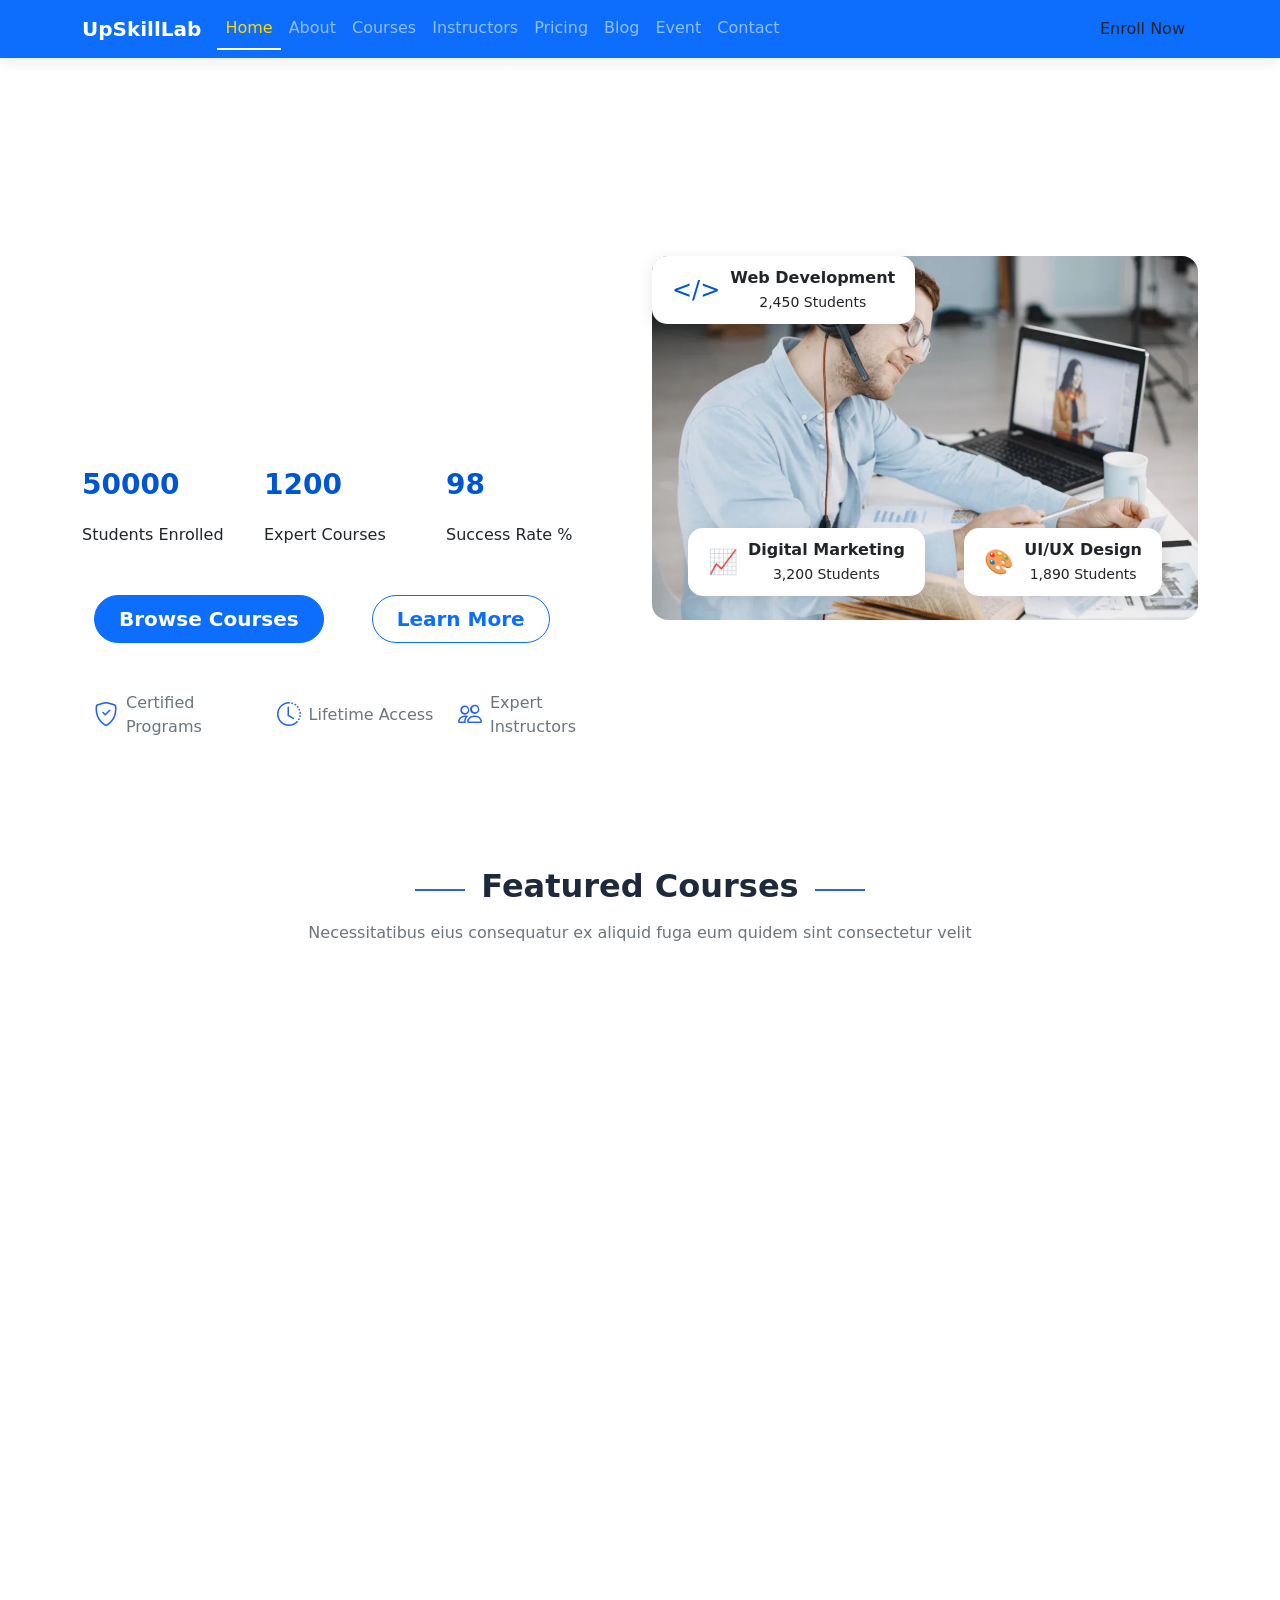
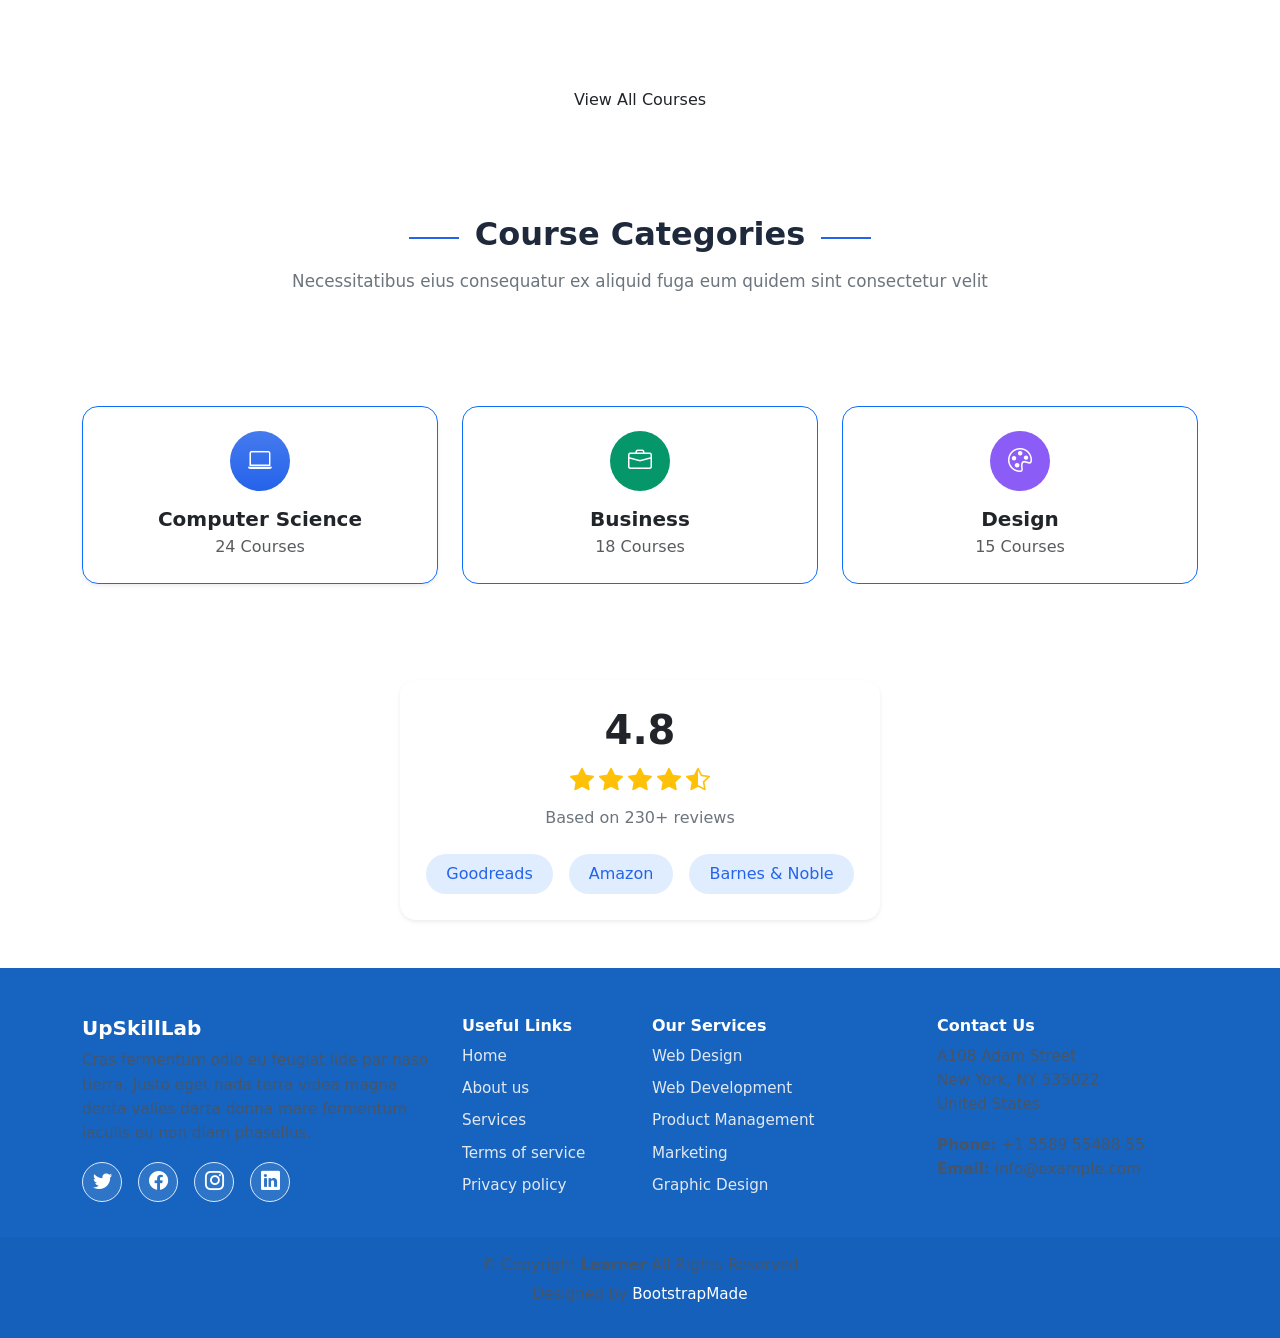
==== commit ff46bd4e: "chaged 2" ====
--- a/index.html
+++ b/index.html
@@ -7,8 +7,9 @@
     <title>UpSkillLab</title>
     <link rel="stylesheet" href="https://cdn.jsdelivr.net/npm/bootstrap-icons@1.10.5/font/bootstrap-icons.css">
     <link href="https://cdn.jsdelivr.net/npm/bootstrap@5.3.0/dist/css/bootstrap.min.css" rel="stylesheet">
-   
+
     <link rel="stylesheet" href="css/index.css">
+    <link rel="stylesheet" href="css/new.css">
     <link rel="stylesheet" href="css/bootstrap.min.css">
     <style>
        
--- a/css/new.css
+++ b/css/new.css
@@ -0,0 +1,277 @@
+    .hero {
+            background-color: #f8fbff;
+            padding: 80px 0;
+        }
+
+        .stats span {
+            font-size: 28px;
+            font-weight: 700;
+            color: #0056d2;
+        }
+
+        .course-card {
+            background: white;
+            padding: 10px 20px;
+            border-radius: 15px;
+            box-shadow: 0 4px 16px rgba(0, 0, 0, 0.1);
+            margin-bottom: 15px;
+        }
+
+        .course-icon {
+            font-size: 24px;
+            margin-right: 10px;
+            color: #0056d2;
+        }
+
+        .nav-link.active {
+            border-bottom: 2px solid white;
+        }
+
+        .btn-enroll {
+            background-color: #2563eb;
+            color: white;
+            border-radius: 30px;
+            padding: 8px 20px;
+        }
+
+        .txt {
+            font-size: 1.25rem;
+            line-height: 1.6;
+            margin-bottom: 1rem;
+            color: olor-mix(in srgb, var(--default-color), transparent 20%);
+        }
+
+        .number {
+            display: block;
+            font-size: 3rem;
+            font-weight: 900;
+            color: var(--accent-color);
+            line-height: 1;
+
+        }
+
+        .txt1 {
+            font-size: 1rem;
+            color:
+                color-mix(in srgb, var(--default-color), transparent 40%);
+            font-weight: 500;
+        }
+    body {
+      font-family: "Segoe UI", Roboto, Arial, sans-serif;
+      background-color: #f8fbff;
+    }
+    .course-card {
+      border: none;
+      border-radius: 15px;
+      overflow: hidden;
+      transition: transform 0.3s ease, box-shadow 0.3s ease;
+    }
+    .course-card:hover {
+      transform: scale(1.03);
+      box-shadow: 0 8px 24px rgba(0, 0, 0, 0.1);
+    }
+    .course-image {
+      height: 100%;
+      width: 100%;
+      object-fit: cover;
+    }
+    .badge-position {
+      position: absolute;
+      top: 15px;
+      left: 15px;
+    }
+    .price-badge {
+      position: absolute;
+      top: 15px;
+      right: 15px;
+      background-color: #1e293b;
+      color: white;
+      padding: 5px 12px;
+      border-radius: 20px;
+      font-size: 0.875rem;
+    }
+    .category-badge {
+      font-size: 0.8rem;
+      background-color: #e2e8f0;
+      color: #1e293b;
+      padding: 4px 10px;
+      border-radius: 20px;
+      margin-right: 8px;
+    }
+    .course-title {
+      font-weight: 600;
+      font-size: 1.1rem;
+      color: #1e293b;
+    }
+    .course-desc {
+      font-size: 0.95rem;
+      color: #6b7280;
+    }
+    .instructor-img {
+      width: 40px;
+      height: 40px;
+      border-radius: 50%;
+      object-fit: cover;
+    }
+    .rating-stars {
+      color: #fbbf24;
+      font-size: 0.9rem;
+    }
+    .rating-text {
+      font-size: 0.85rem;
+      color: #1e293b;
+    }
+    .view-courses-btn {
+    color: #2563eb;
+    border: 2px solid #2563eb;
+    border-radius: 50px;
+    font-weight: 600;
+    padding: 10px 28px;
+    font-size: 1.1rem;
+    background-color: transparent;
+    transition: all 0.3s ease;
+  }
+
+  .view-courses-btn:hover {
+    background-color: #2563eb;
+    color: white;
+    box-shadow: 0 6px 20px rgba(37, 99, 235, 0.3);
+    transform: scale(1.05);
+  }
+  .category-card {
+    transition: all 0.3s ease;
+  }
+  .category-card.active {
+    border: 2px solid #2563eb;
+    box-shadow: 0 0 20px rgba(37, 99, 235, 0.1);
+  }
+  .category-card:hover {
+    transform: scale(1.03);
+    box-shadow: 0 10px 25px rgba(0, 0, 0, 0.1);
+    cursor: pointer;
+  }
+  .icon-circle {
+    width: 60px;
+    height: 60px;
+    border-radius: 50%;
+    display: flex;
+    align-items: center;
+    justify-content: center;
+  }
+  .rating-card {
+    background-color: white;
+    border: 2px solid transparent;
+    transition: all 0.3s ease;
+  }
+
+  .rating-card:hover {
+    box-shadow: 0 0 25px rgba(37, 99, 235, 0.2);
+    backdrop-filter: blur(2px);
+  }
+
+  .badge-pill-link {
+    padding: 8px 20px;
+    background-color: #e0edff;
+    color: #2563eb;
+    border-radius: 30px;
+    text-decoration: none;
+    font-weight: 500;
+    transition: all 0.3s ease;
+  }
+
+  .badge-pill-link:hover {
+    background-color: #d1e4ff;
+    box-shadow: 0 3px 10px rgba(0, 98, 255, 0.1);
+  }
+   .footer ul li {
+    margin-bottom: 8px;
+    color: #e2e8f0;
+  }
+
+  .footer p, .footer li {
+    font-size: 0.95rem;
+  }
+
+  .social-icon {
+    width: 40px;
+    height: 40px;
+    border: 1px solid #dbeafe;
+    border-radius: 50%;
+    display: flex;
+    align-items: center;
+    justify-content: center;
+    color: white;
+  }
+   .imga{
+             width: 200%;
+  height: 200%;
+ object-fit: cover;
+  transition: width 2s, height 2s, transform 2s;
+}
+.imga:hover{
+    width: 100em;
+  height: 100em;
+  transform: linear();
+}
+.social {
+
+            color: rgb(13, 184, 246);
+            position: absolute;
+            font-size: xx-large;
+        }
+
+        .img-hover-zoom {
+            transition: transform 0.2s ease-in-out;
+        }
+
+        .img-hover-zoom:hover {
+            transform: scale(1.1);
+            /* Zoom effect; */
+        }
+
+        .price {
+            color: green;
+            position: absolute;
+            font-size: xx-large;
+
+        }
+
+        .date-overlay {
+            position: absolute;
+            Top: 136px;
+            background-color: rgb(13, 184, 246);
+            color: white;
+            padding: 10px 15px;
+            border-radius: 10px;
+            font-weight: bold;
+
+        }
+
+        .date {
+            position: absolute;
+            top: 493px;
+            background-color: rgb(13, 184, 246);
+            color: white;
+            padding: 10px 15px;
+            border-radius: 10px;
+            font-weight: bold;
+
+
+        }
+
+        .date-month {
+            position: absolute;
+            top: 850px;
+            background-color: rgb(13, 184, 246);
+            color: white;
+            padding: 10px 15px;
+            border-radius: 10px;
+            font-weight: bold;
+
+        }
+         .context{
+        display: flex;
+        justify-content: center;
+        text-align: center;
+        align-items: center;
+    }
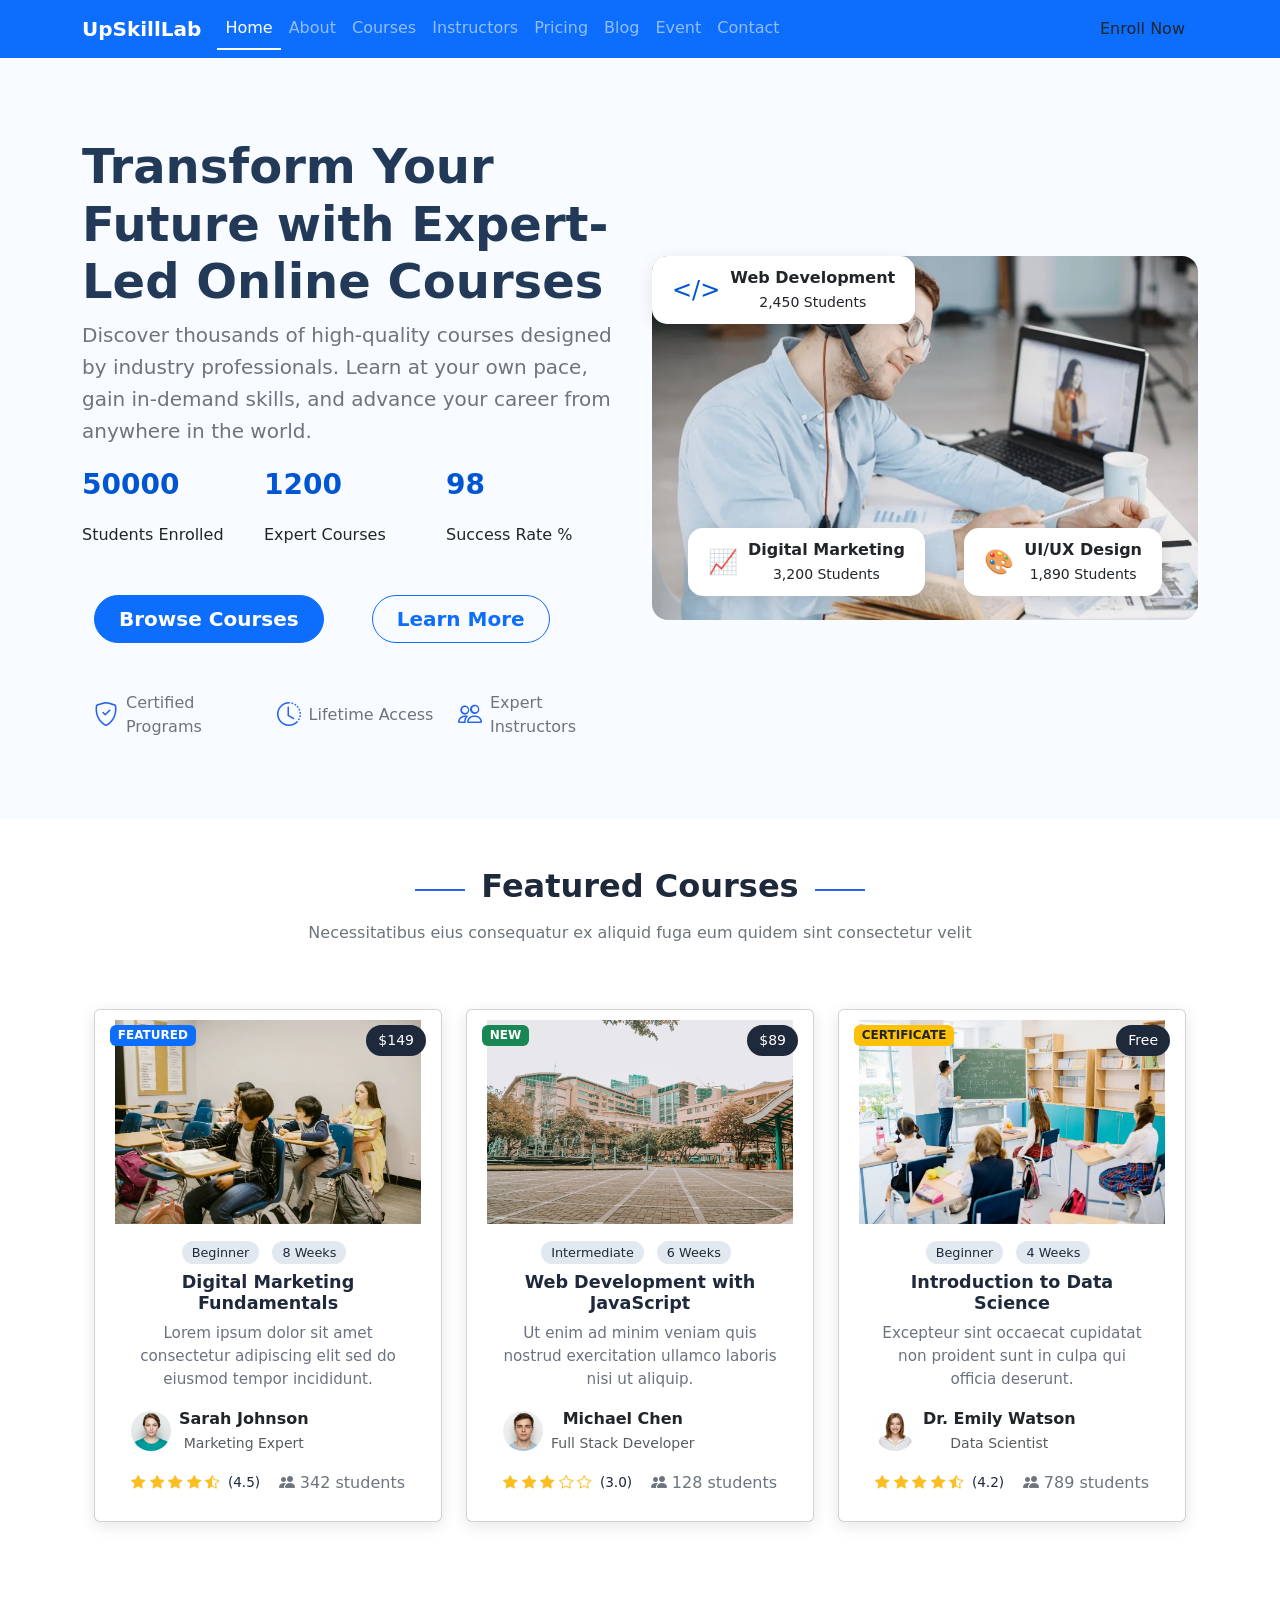
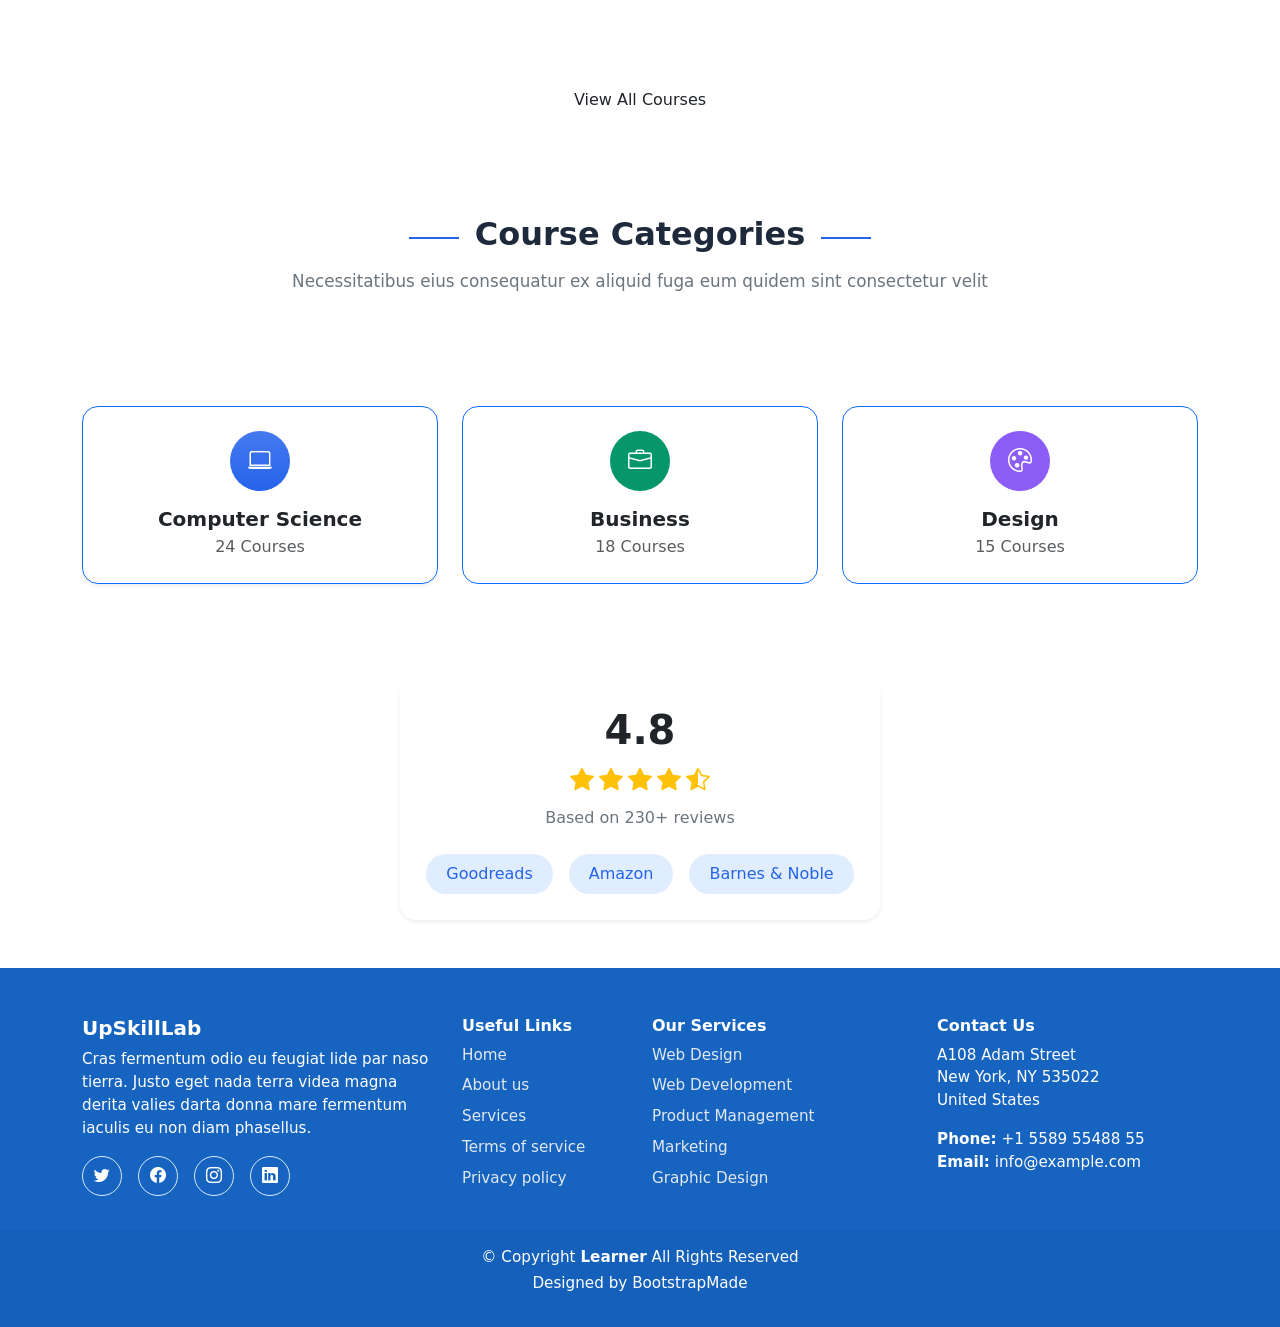
==== commit 56f18b3b: "update index" ====
--- a/index.html
+++ b/index.html
@@ -8,7 +8,7 @@
     <link rel="stylesheet" href="https://cdn.jsdelivr.net/npm/bootstrap-icons@1.10.5/font/bootstrap-icons.css">
     <link href="https://cdn.jsdelivr.net/npm/bootstrap@5.3.0/dist/css/bootstrap.min.css" rel="stylesheet">
 
-    <link rel="stylesheet" href="css/index.css">
+    
     <link rel="stylesheet" href="css/new.css">
     <link rel="stylesheet" href="css/bootstrap.min.css">
     <style>
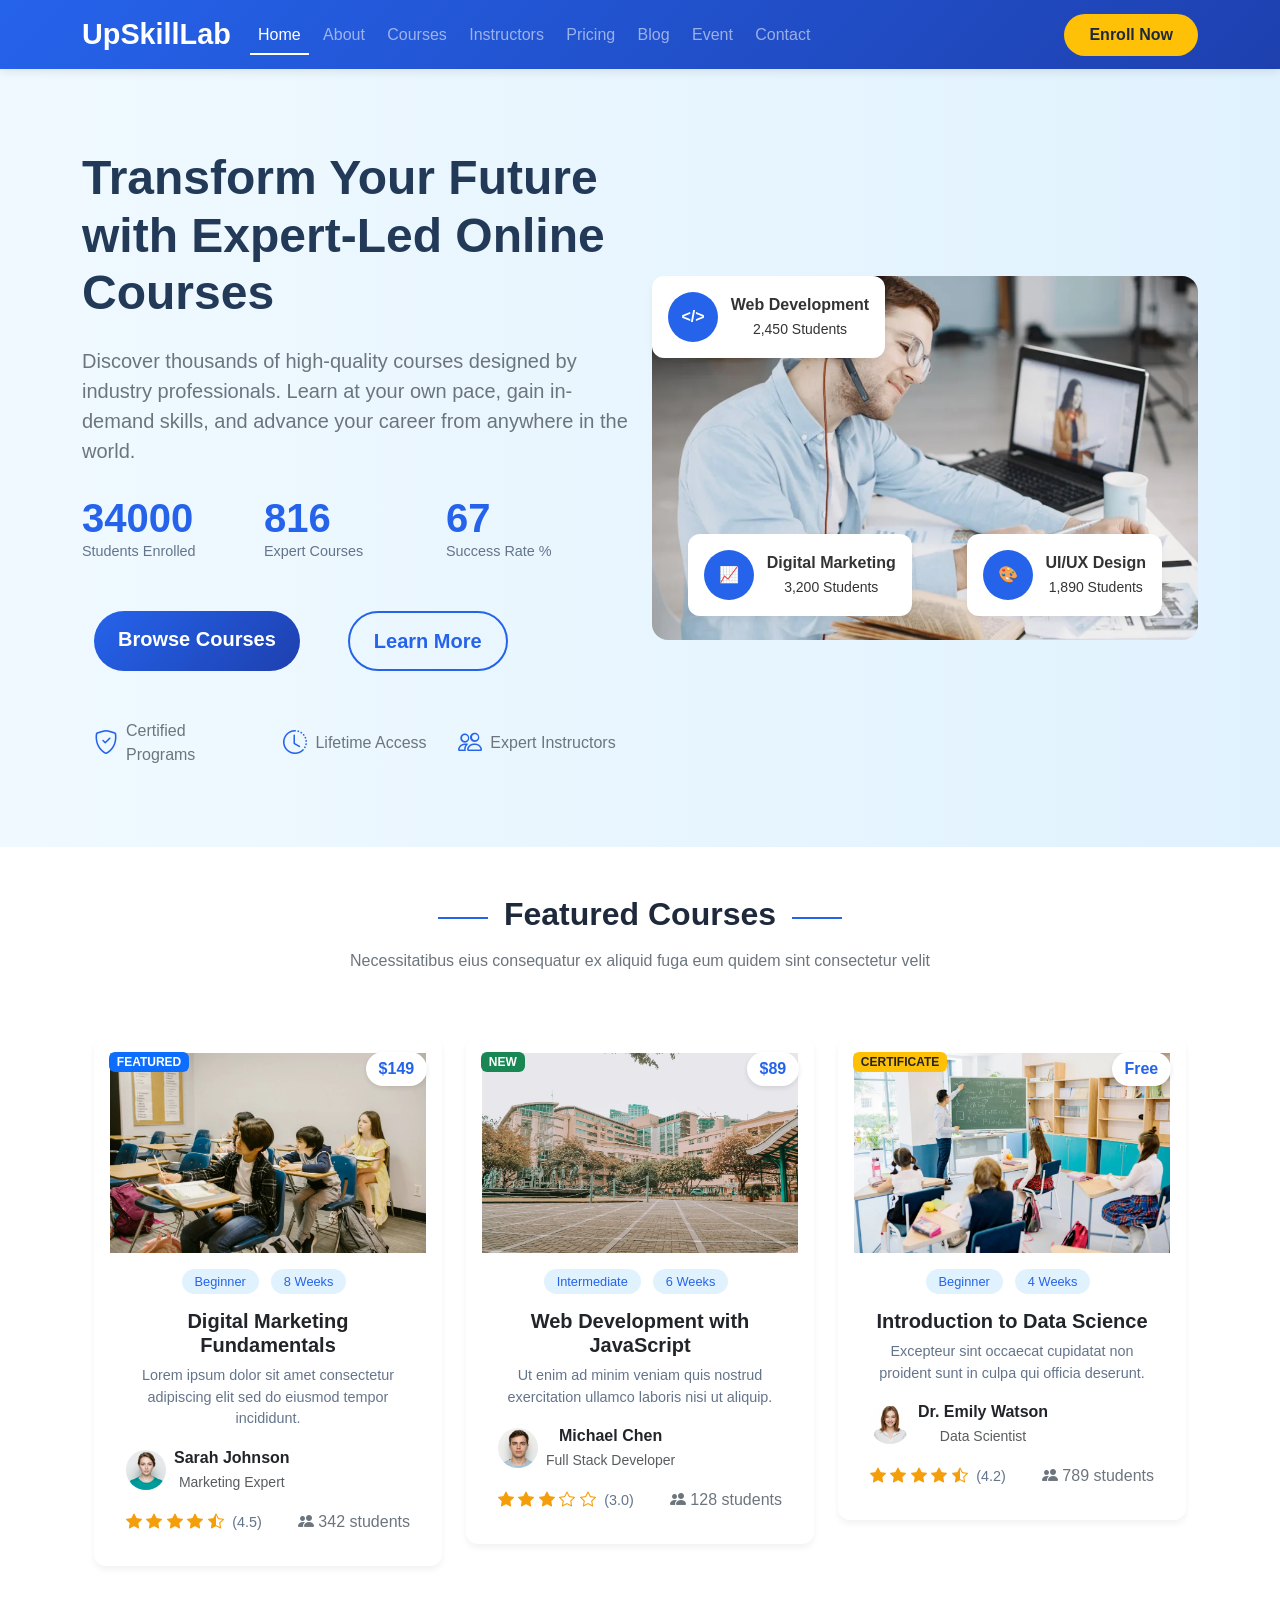
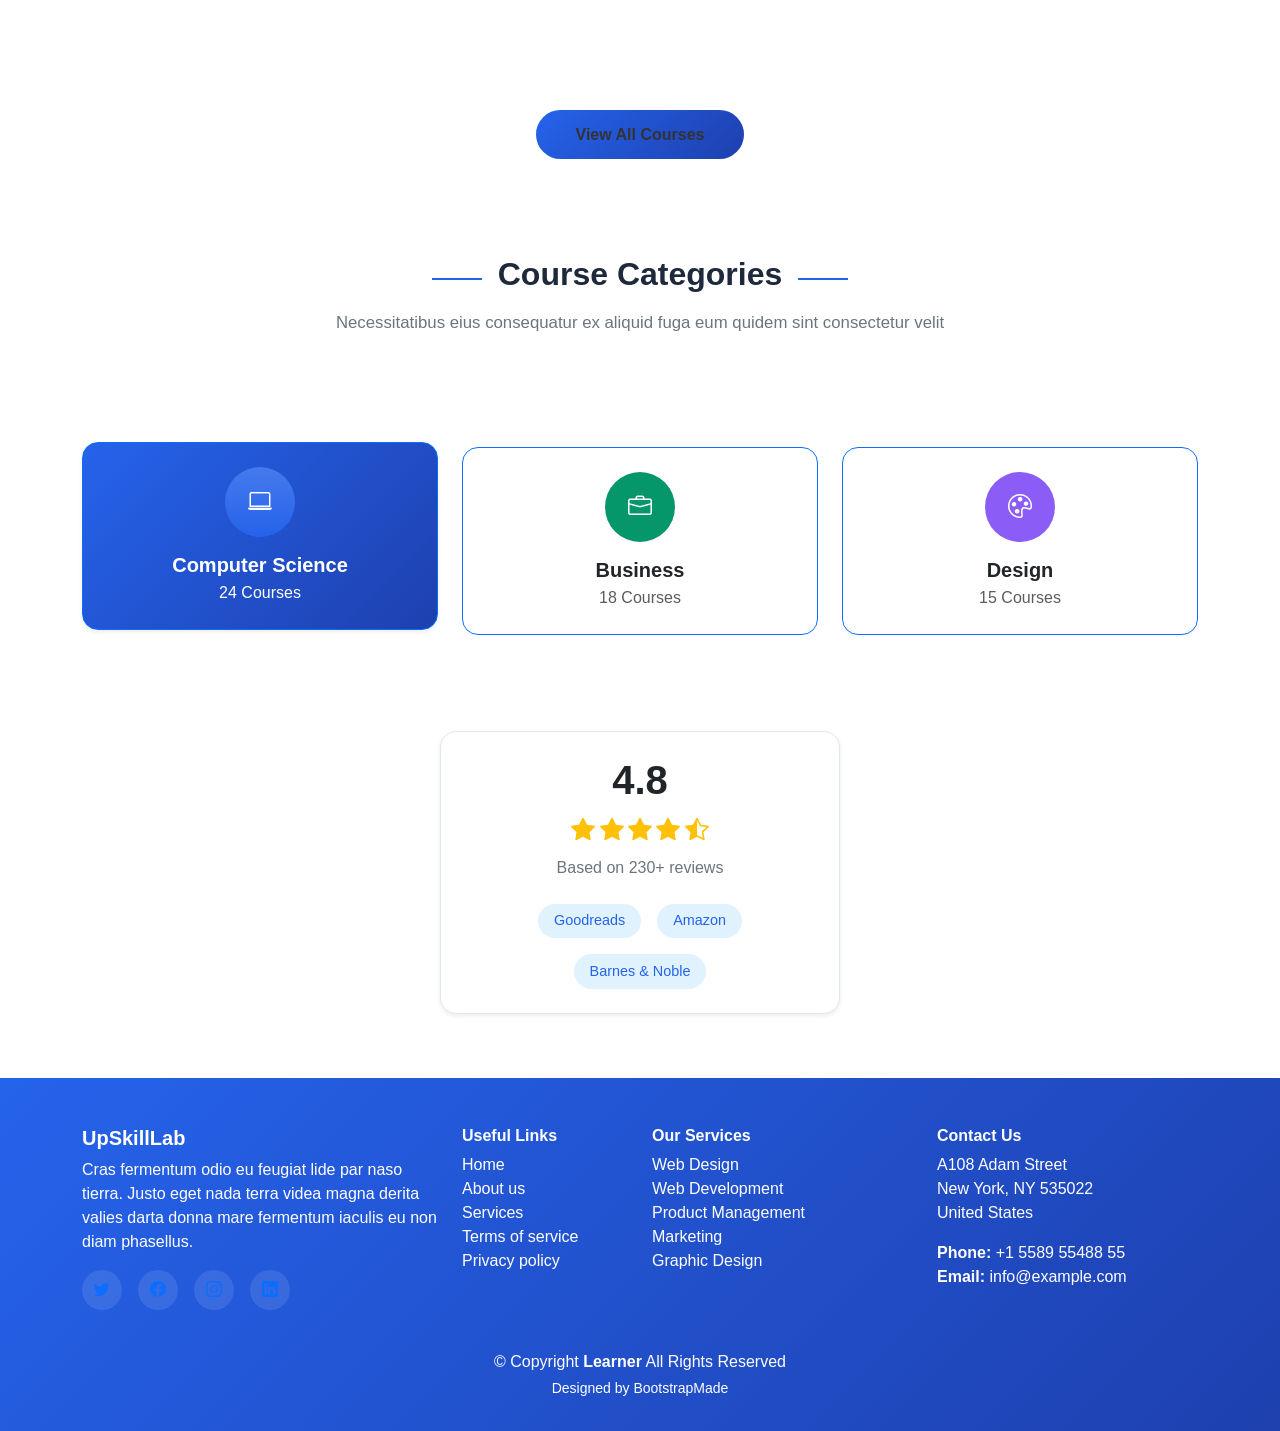
==== commit ead3d3f5: "changed atest" ====
--- a/index.html
+++ b/index.html
@@ -7,12 +7,344 @@
     <title>UpSkillLab</title>
     <link rel="stylesheet" href="https://cdn.jsdelivr.net/npm/bootstrap-icons@1.10.5/font/bootstrap-icons.css">
     <link href="https://cdn.jsdelivr.net/npm/bootstrap@5.3.0/dist/css/bootstrap.min.css" rel="stylesheet">
-
-    
-    <link rel="stylesheet" href="css/new.css">
-    <link rel="stylesheet" href="css/bootstrap.min.css">
     <style>
-       
+        /* Custom CSS for enhanced styling */
+        :root {
+            --primary: #2563eb;
+            --primary-dark: #1e40af;
+            --secondary: #64748b;
+            --light: #f8fafc;
+            --dark: #1e293b;
+            --success: #059669;
+            --purple: #8b5cf6;
+        }
+        
+        body {
+            font-family: 'Segoe UI', Tahoma, Geneva, Verdana, sans-serif;
+            color: #333;
+            overflow-x: hidden;
+        }
+        
+        /* Improved navbar */
+        .navbar {
+            box-shadow: 0 2px 10px rgba(0,0,0,0.1);
+            background: linear-gradient(135deg, var(--primary), var(--primary-dark)) !important;
+        }
+        
+        .navbar-brand {
+            font-size: 1.8rem;
+        }
+        
+        .nav-link {
+            font-weight: 500;
+            position: relative;
+            margin: 0 0.2rem;
+        }
+        
+        .nav-link::after {
+            content: '';
+            position: absolute;
+            bottom: 0;
+            left: 0;
+            width: 0;
+            height: 2px;
+            background-color: white;
+            transition: width 0.3s ease;
+        }
+        
+        .nav-link:hover::after,
+        .nav-link.active::after {
+            width: 100%;
+        }
+        
+        .btn-enroll {
+            background-color: #ffc107;
+            color: var(--dark);
+            font-weight: 600;
+            padding: 0.5rem 1.5rem;
+            border-radius: 50px;
+            transition: all 0.3s ease;
+        }
+        
+        .btn-enroll:hover {
+            transform: translateY(-3px);
+            box-shadow: 0 4px 8px rgba(0,0,0,0.15);
+        }
+        
+        /* Hero section improvements */
+        .hero {
+            padding: 5rem 0;
+            background: linear-gradient(to right, #f0f9ff, #e0f2fe);
+        }
+        
+        h1.display-5 {
+            font-weight: 800;
+            line-height: 1.2;
+            margin-bottom: 1.5rem;
+        }
+        
+        .lead {
+            font-size: 1.25rem;
+            margin-bottom: 2rem;
+        }
+        
+        .stats .number {
+            font-size: 2.5rem;
+            font-weight: 800;
+            color: var(--primary);
+            line-height: 1;
+        }
+        
+        .stats small {
+            font-size: 0.9rem;
+            color: var(--secondary);
+        }
+        
+        .btn-primary {
+            background: linear-gradient(135deg, var(--primary), var(--primary-dark));
+            border: none;
+            padding: 0.8rem 2rem;
+            font-weight: 600;
+            transition: all 0.3s ease;
+        }
+        
+        .btn-primary:hover {
+            transform: translateY(-3px);
+            box-shadow: 0 5px 15px rgba(37, 99, 235, 0.4);
+        }
+        
+        .btn-outline-primary {
+            border: 2px solid var(--primary);
+            color: var(--primary);
+            padding: 0.8rem 2rem;
+            font-weight: 600;
+            transition: all 0.3s ease;
+        }
+        
+        .btn-outline-primary:hover {
+            background-color: var(--primary);
+            color: white;
+            transform: translateY(-3px);
+        }
+        
+        .course-card {
+            background: white;
+            padding: 1rem;
+            border-radius: 12px;
+            box-shadow: 0 4px 6px rgba(0,0,0,0.05);
+            transition: all 0.3s ease;
+        }
+        
+        .course-card:hover {
+            transform: translateY(-5px);
+            box-shadow: 0 10px 25px rgba(0,0,0,0.1);
+        }
+        
+        .course-icon {
+            width: 50px;
+            height: 50px;
+            background: var(--primary);
+            color: white;
+            border-radius: 50%;
+            display: flex;
+            align-items: center;
+            justify-content: center;
+            margin-right: 0.8rem;
+            font-weight: bold;
+        }
+        
+        /* Featured courses section */
+        .card.course-card {
+            border: none;
+            border-radius: 12px;
+            overflow: hidden;
+            transition: all 0.3s ease;
+        }
+        
+        .card.course-card:hover {
+            transform: translateY(-5px);
+            box-shadow: 0 10px 25px rgba(0,0,0,0.1);
+        }
+        
+        .course-image {
+            height: 200px;
+            object-fit: cover;
+            transition: transform 0.5s ease;
+        }
+        
+        .card.course-card:hover .course-image {
+            transform: scale(1.05);
+        }
+        
+        .badge-position {
+            position: absolute;
+            top: 15px;
+            left: 15px;
+            z-index: 1;
+        }
+        
+        .price-badge {
+            position: absolute;
+            top: 15px;
+            right: 15px;
+            background: white;
+            color: var(--primary);
+            padding: 0.3rem 0.8rem;
+            border-radius: 20px;
+            font-weight: 700;
+            box-shadow: 0 2px 5px rgba(0,0,0,0.1);
+        }
+        
+        .category-badge {
+            background: #e0f2fe;
+            color: var(--primary);
+            padding: 0.3rem 0.8rem;
+            border-radius: 20px;
+            font-size: 0.8rem;
+            margin-right: 0.5rem;
+        }
+        
+        .course-title {
+            font-weight: 700;
+            margin: 1rem 0 0.5rem 0;
+        }
+        
+        .course-desc {
+            color: var(--secondary);
+            font-size: 0.9rem;
+        }
+        
+        .instructor-img {
+            width: 40px;
+            height: 40px;
+            border-radius: 50%;
+            object-fit: cover;
+        }
+        
+        .rating-stars {
+            color: #f59e0b;
+        }
+        
+        .rating-text {
+            color: var(--secondary);
+            font-size: 0.9rem;
+        }
+        
+        .view-courses-btn {
+            background: linear-gradient(135deg, var(--primary), var(--primary-dark));
+            color: white;
+            padding: 0.8rem 2.5rem;
+            border-radius: 50px;
+            font-weight: 600;
+            border: none;
+            transition: all 0.3s ease;
+        }
+        
+        .view-courses-btn:hover {
+            transform: translateY(-3px);
+            box-shadow: 0 5px 15px rgba(37, 99, 235, 0.4);
+            color: white;
+        }
+        
+        /* Categories section */
+        .category-card {
+            transition: all 0.3s ease;
+            cursor: pointer;
+        }
+        
+        .category-card:hover, .category-card.active {
+            background: linear-gradient(135deg, var(--primary), var(--primary-dark));
+            transform: translateY(-5px);
+        }
+        
+        .category-card:hover h5, .category-card.active h5,
+        .category-card:hover p, .category-card.active p {
+            color: white !important;
+        }
+        
+        .icon-circle {
+            width: 70px;
+            height: 70px;
+            border-radius: 50%;
+            display: flex;
+            align-items: center;
+            justify-content: center;
+        }
+        
+        .rating-card {
+            background: white;
+            max-width: 400px;
+            border: 1px solid #e2e8f0;
+        }
+        
+        .badge-pill-link {
+            background: #e0f2fe;
+            color: var(--primary);
+            padding: 0.4rem 1rem;
+            border-radius: 50px;
+            text-decoration: none;
+            font-size: 0.9rem;
+            transition: all 0.3s ease;
+        }
+        
+        .badge-pill-link:hover {
+            background: var(--primary);
+            color: white;
+        }
+        
+        /* Footer improvements */
+        .footer {
+            background: linear-gradient(135deg, var(--primary), var(--primary-dark)) !important;
+            margin-top: 4rem;
+        }
+        
+        .social-icon {
+            display: inline-flex;
+            align-items: center;
+            justify-content: center;
+            width: 40px;
+            height: 40px;
+            border-radius: 50%;
+            background-color: rgba(255, 255, 255, 0.1);
+            transition: all 0.3s ease;
+        }
+        
+        .social-icon:hover {
+            background-color: rgba(255, 255, 255, 0.2);
+            transform: translateY(-3px);
+        }
+        
+        /* Animations */
+        .hidden {
+            opacity: 0;
+            transform: translateY(30px);
+            transition: all 0.8s ease;
+        }
+        
+        .show {
+            opacity: 1;
+            transform: translateY(0);
+        }
+        
+        /* Responsive adjustments */
+        @media (max-width: 768px) {
+            .hero {
+                padding: 3rem 0;
+                text-align: center;
+            }
+            
+            h1.display-5 {
+                font-size: 2.2rem;
+            }
+            
+            .stats .number {
+                font-size: 2rem;
+            }
+            
+            .course-card {
+                margin-bottom: 1.5rem;
+            }
+        }
     </style>
 </head>
 
@@ -40,7 +372,7 @@
             </div>
         </nav>
     </header>
-    <!-- Home Sart heare -->
+    <!-- Home Start here -->
     <main>
         <section class="hero">
             <div class="container">
@@ -98,8 +430,8 @@
                         </div>
                     </div>
                     <div class="col-md-6 text-center position-relative">
-                        <img src="image/courses-1.webp" alt="Learning" class="img-fluid rounded-4">
-                        <div class="position-absolute top-0 course-card">
+                        <img src="image/courses-1.webp" alt="Learning" class="img-fluid rounded-4 hidden">
+                        <div class="position-absolute top-0 course-card hidden">
                             <div class="d-flex align-items-center">
                                 <div class="course-icon">&lt;/&gt;</div>
                                 <div>
@@ -108,7 +440,7 @@
                                 </div>
                             </div>
                         </div>
-                        <div class="position-absolute bottom-0 start-0 mb-4 ms-5 course-card">
+                        <div class="position-absolute bottom-0 start-0 mb-4 ms-5 course-card hidden">
                             <div class="d-flex align-items-center">
                                 <div class="course-icon">📈</div>
                                 <div>
@@ -117,7 +449,7 @@
                                 </div>
                             </div>
                         </div>
-                        <div class="position-absolute bottom-0 end-0 mb-4 me-5 course-card">
+                        <div class="position-absolute bottom-0 end-0 mb-4 me-5 course-card hidden">
                             <div class="d-flex align-items-center">
                                 <div class="course-icon">🎨</div>
                                 <div>
@@ -259,27 +591,27 @@
                 </div>
             </div>
             <div class="container text-center my-5">
-                <a href="course.html" class="btn view-courses-btn">
+                <a href="course.html" class="btn view-courses-btn hidden">
                     View All Courses
                 </a>
             </div>
         </section>
-        <!-- Third section sart here -->
+        <!-- Third section start here -->
         <section class="">
             <div class="container py-5 text-center">
                 <div class="d-flex justify-content-center align-items-center mb-2">
                     <div style="width: 50px; height: 2px; background-color: #2563eb;"></div>
-                    <h2 class="mx-3 fw-bold" style="font-size: 2rem; color: #1e293b;">Course Categories</h2>
+                    <h2 class="mx-3 fw-bold hidden" style="font-size: 2rem; color: #1e293b;">Course Categories</h2>
                     <div style="width: 50px; height: 2px; background-color: #2563eb;"></div>
                 </div>
-                <p class="text-secondary" style="font-size: 1.05rem;">
+                <p class="text-secondary hidden" style="font-size: 1.05rem;">
                     Necessitatibus eius consequatur ex aliquid fuga eum quidem sint consectetur velit
                 </p>
             </div>
             <div class="container text-center py-5">
                 <div class="row justify-content-center g-4">
                     <div class="col-12 col-sm-6 col-md-4">
-                        <div class="category-card border border-primary rounded-4 p-4 shadow-sm active">
+                        <div class="category-card border border-primary rounded-4 p-4 shadow-sm active hidden">
                             <div class="icon-circle bg-gradient text-white mb-3 mx-auto" style="background: #2563eb;">
                                 <i class="bi bi-laptop" style="font-size: 1.5rem;"></i>
                             </div>
@@ -288,7 +620,7 @@
                         </div>
                     </div>
                     <div class="col-12 col-sm-6 col-md-4">
-                        <div class="category-card border border-primary p-4 rounded-4">
+                        <div class="category-card border border-primary p-4 rounded-4 hidden">
                             <div class="icon-circle text-white mb-3 mx-auto" style="background: #059669;">
                                 <i class="bi bi-briefcase" style="font-size: 1.5rem;"></i>
                             </div>
@@ -297,7 +629,7 @@
                         </div>
                     </div>
                     <div class="col-12 col-sm-6 col-md-4">
-                        <div class="category-card  border border-primary p-4 rounded-4">
+                        <div class="category-card  border border-primary p-4 rounded-4 hidden">
                             <div class="icon-circle text-white mb-3 mx-auto" style="background: #8b5cf6;">
                                 <i class="bi bi-palette" style="font-size: 1.5rem;"></i>
                             </div>
@@ -308,7 +640,7 @@
                 </div>
             </div>
             <div class="container my-5 d-flex justify-content-center">
-                <div class="rating-card text-center p-4 rounded-4 shadow-sm">
+                <div class="rating-card text-center p-4 rounded-4 shadow-sm hidden">
                     <h2 class="fw-bold text-dark" style="font-size: 2.5rem;">4.8</h2>
                     <div class="my-2">
                         <i class="bi bi-star-fill text-warning fs-4"></i>
@@ -327,8 +659,8 @@
             </div>
         </section>
     </main>
-    <!-- footer srat here -->
-    <footer class="footer text-white pt-5" style="background-color: #1664c0;">
+    <!-- footer start here -->
+    <footer class="footer text-white pt-5">
         <div class="container">
             <div class="row">
                 <div class="col-lg-4 col-md-6 mb-4">
@@ -338,30 +670,30 @@
                         valies darta donna mare fermentum iaculis eu non diam phasellus.
                     </p>
                     <div class="d-flex gap-3 mt-3">
-                        <span class="social-icon"><i class="bi bi-twitter"></i></span>
-                        <span class="social-icon"><i class="bi bi-facebook"></i></span>
-                        <span class="social-icon"><i class="bi bi-instagram"></i></span>
-                        <span class="social-icon"><i class="bi bi-linkedin"></i></span>
+                        <a href="#" class="social-icon"><i class="bi bi-twitter"></i></a>
+                        <a href="#" class="social-icon"><i class="bi bi-facebook"></i></a>
+                        <a href="#" class="social-icon"><i class="bi bi-instagram"></i></a>
+                        <a href="#" class="social-icon"><i class="bi bi-linkedin"></i></a>
                     </div>
                 </div>
                 <div class="col-lg-2 col-md-6 mb-4">
                     <h6 class="fw-bold">Useful Links</h6>
                     <ul class="list-unstyled">
-                        <li>Home</li>
-                        <li>About us</li>
-                        <li>Services</li>
-                        <li>Terms of service</li>
-                        <li>Privacy policy</li>
+                        <li><a href="index.html" class="text-white text-decoration-none">Home</a></li>
+                        <li><a href="about.html" class="text-white text-decoration-none">About us</a></li>
+                        <li><a href="course.html" class="text-white text-decoration-none">Services</a></li>
+                        <li><a href="#" class="text-white text-decoration-none">Terms of service</a></li>
+                        <li><a href="#" class="text-white text-decoration-none">Privacy policy</a></li>
                     </ul>
                 </div>
                 <div class="col-lg-3 col-md-6 mb-4">
                     <h6 class="fw-bold">Our Services</h6>
                     <ul class="list-unstyled">
-                        <li>Web Design</li>
-                        <li>Web Development</li>
-                        <li>Product Management</li>
-                        <li>Marketing</li>
-                        <li>Graphic Design</li>
+                        <li><a href="#" class="text-white text-decoration-none">Web Design</a></li>
+                        <li><a href="#" class="text-white text-decoration-none">Web Development</a></li>
+                        <li><a href="#" class="text-white text-decoration-none">Product Management</a></li>
+                        <li><a href="#" class="text-white text-decoration-none">Marketing</a></li>
+                        <li><a href="#" class="text-white text-decoration-none">Graphic Design</a></li>
                     </ul>
                 </div>
                 <div class="col-lg-3 col-md-6 mb-4">
@@ -373,26 +705,73 @@
                 </div>
             </div>
         </div>
-        <div class="footer-bottom text-center py-3" style="background-color: #1460bb;">
+        <div class="footer-bottom text-center py-3">
             <p class="mb-1">© Copyright <strong>Learner</strong> All Rights Reserved</p>
             <p class="small">Designed by <a href="#" class="text-white text-decoration-none">BootstrapMade</a></p>
         </div>
     </footer>
 
-
-    <script src="https://cdn.jsdelivr.net/npm/bootstrap@5.3.0/dist/js/bootstrap.bundle.min.js">
-        
-  const observer = new IntersectionObserver((entries) => {
-    entries.forEach(entry => {
-      if (entry.isIntersecting) {
-        entry.target.classList.add("show");
-      }
-    });
-  });
-
-  document.querySelectorAll(".hidden").forEach((el) => observer.observe(el));
-
-
+    <script src="https://cdn.jsdelivr.net/npm/bootstrap@5.3.0/dist/js/bootstrap.bundle.min.js"></script>
+    
+    <script>
+        // Intersection Observer for scroll animations
+        document.addEventListener('DOMContentLoaded', function() {
+            const observer = new IntersectionObserver((entries) => {
+                entries.forEach(entry => {
+                    if (entry.isIntersecting) {
+                        entry.target.classList.add("show");
+                    }
+                });
+            }, {
+                threshold: 0.1
+            });
+
+            document.querySelectorAll(".hidden").forEach((el) => observer.observe(el));
+
+            // Stats counter animation
+            const counters = document.querySelectorAll('.number');
+            let started = false;
+
+            function startCounters() {
+                if (started) return;
+                started = true;
+                
+                counters.forEach(counter => {
+                    const target = +counter.innerText;
+                    let count = 0;
+                    const duration = 2000;
+                    const increment = target / (duration / 20);
+                    
+                    const updateCount = () => {
+                        if (count < target) {
+                            count += increment;
+                            counter.innerText = Math.ceil(count);
+                            setTimeout(updateCount, 20);
+                        } else {
+                            counter.innerText = target;
+                        }
+                    };
+                    
+                    updateCount();
+                });
+            }
+
+            // Check if stats section is in view
+            const statsSection = document.querySelector('.stats');
+            const statsObserver = new IntersectionObserver((entries) => {
+                entries.forEach(entry => {
+                    if (entry.isIntersecting) {
+                        startCounters();
+                    }
+                });
+            }, {
+                threshold: 0.5
+            });
+
+            if (statsSection) {
+                statsObserver.observe(statsSection);
+            }
+        });
     </script>
 </body>
 
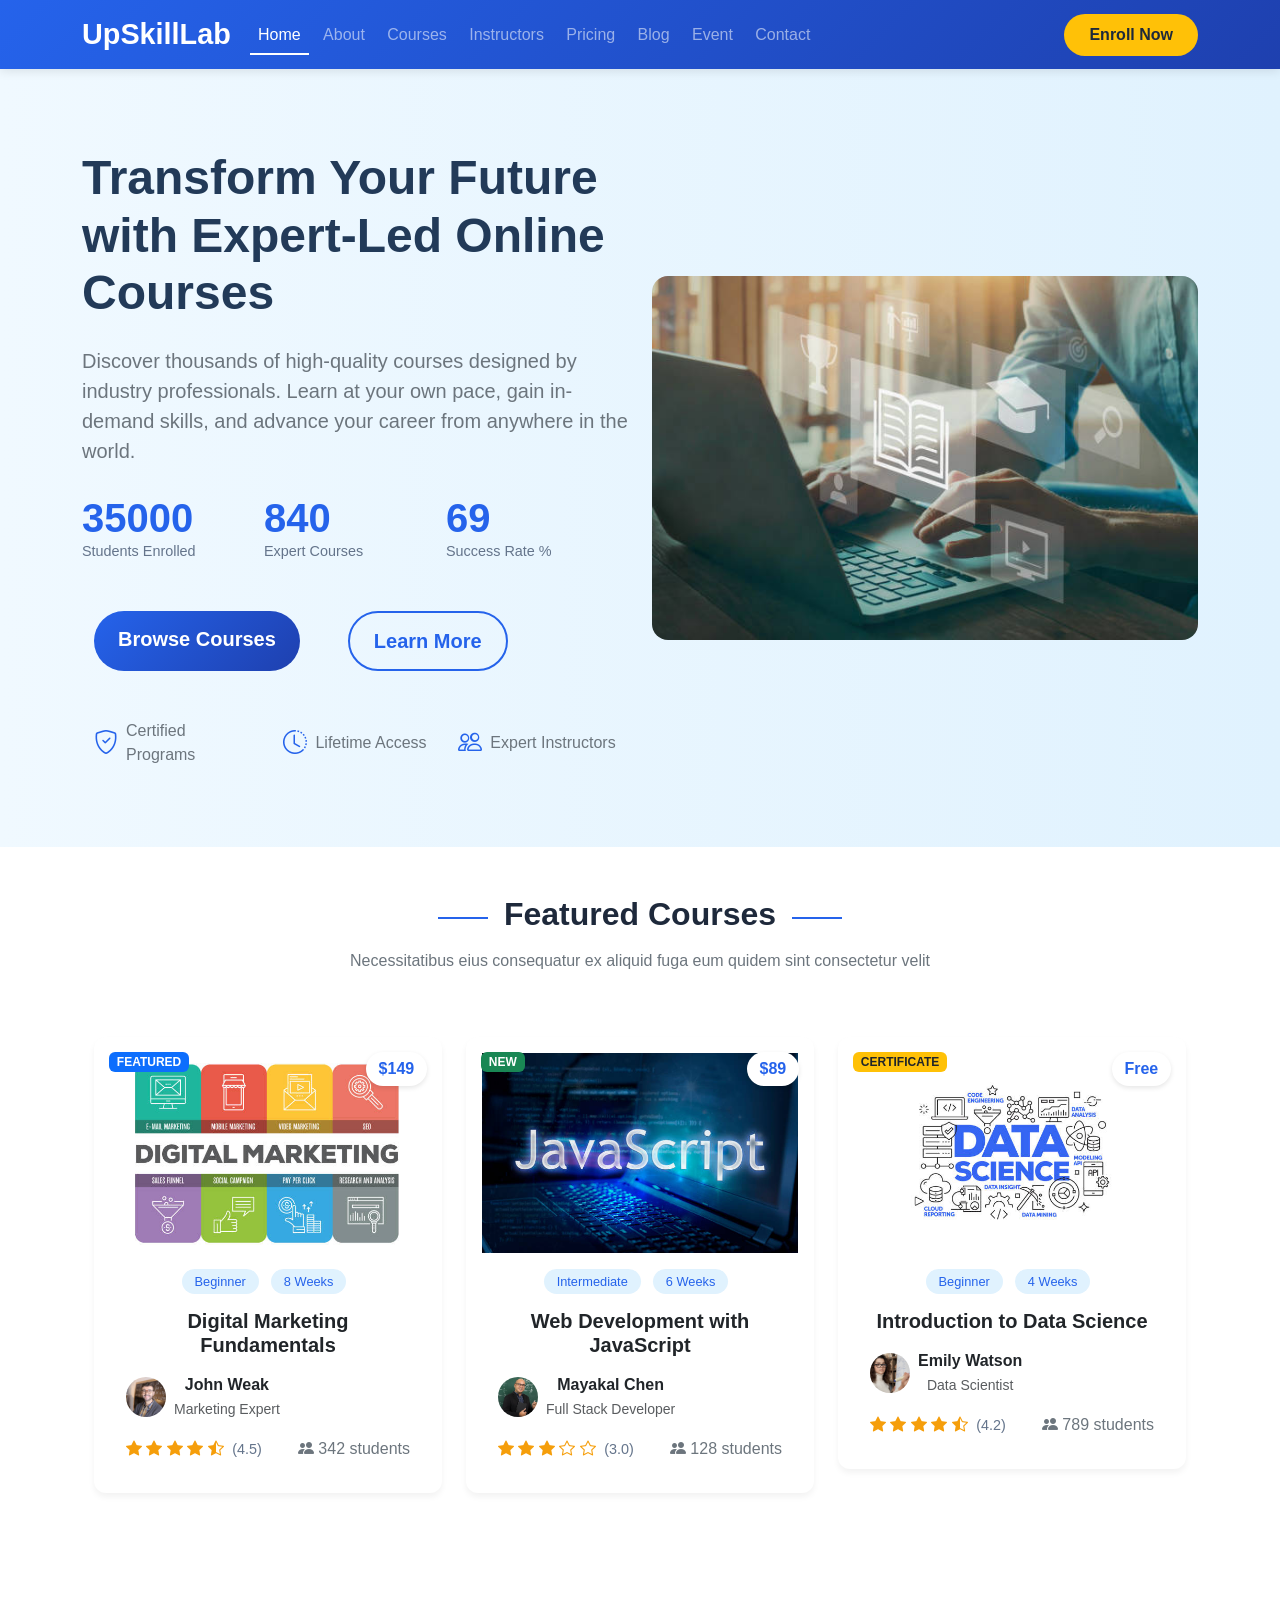
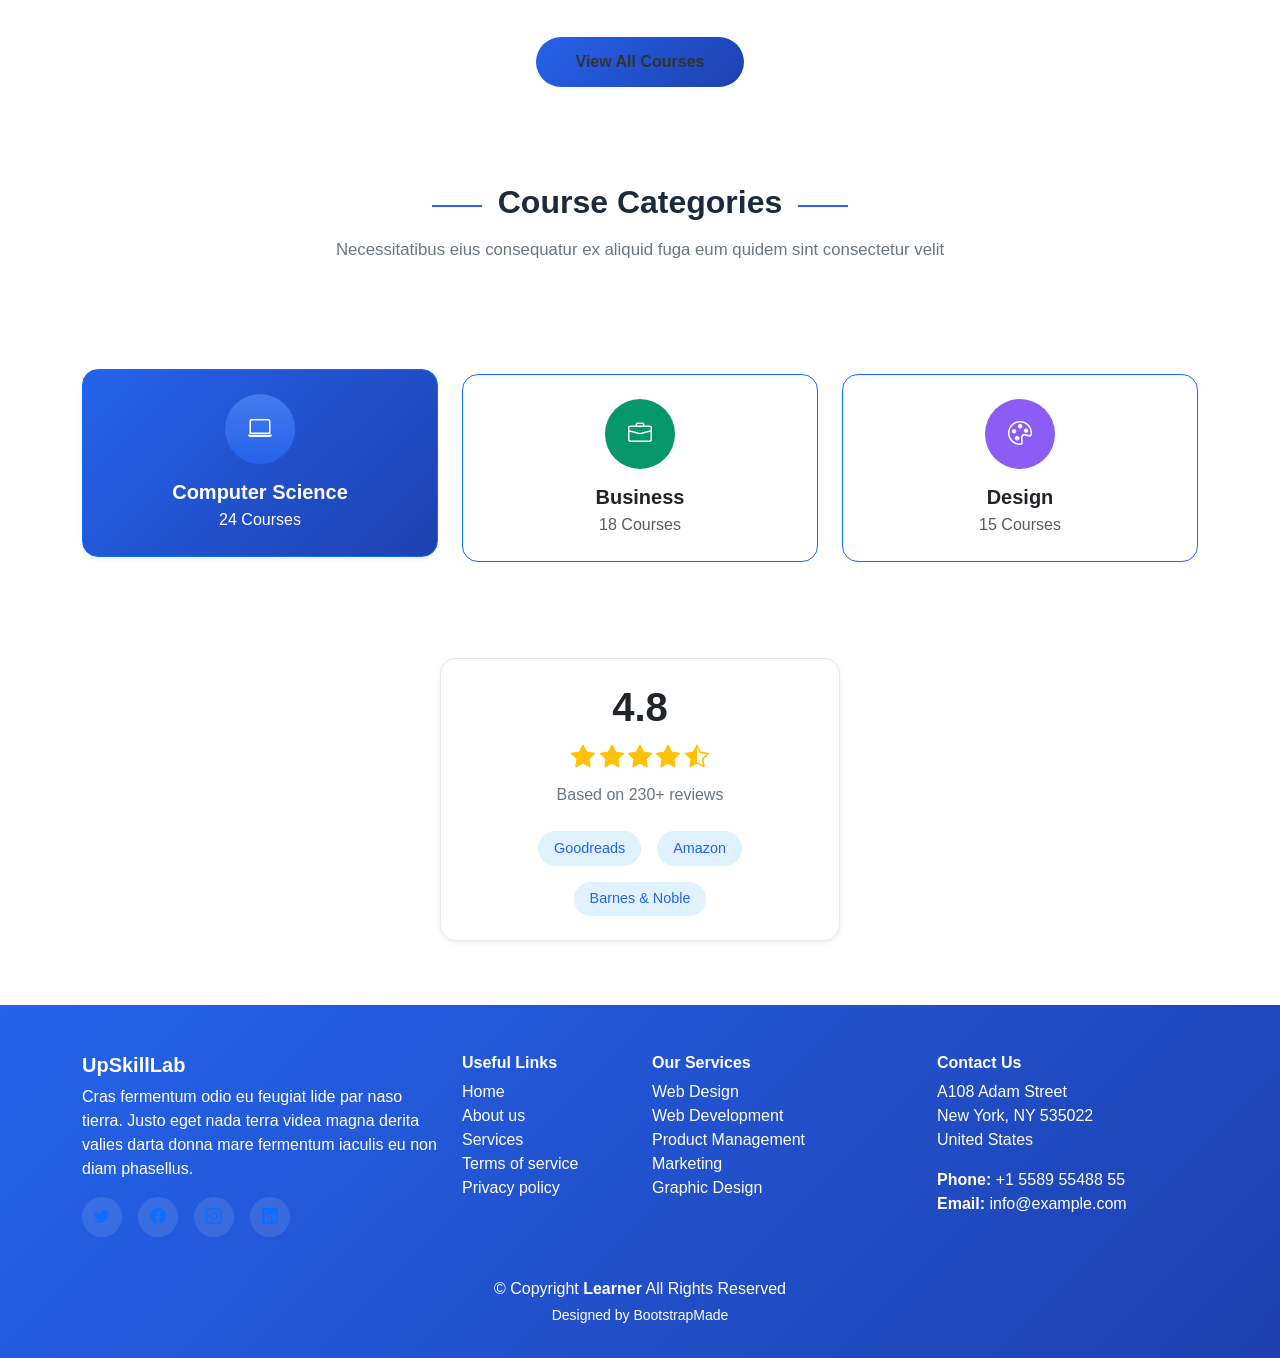
==== commit 7034c78b: "changed once" ====
--- a/index.html
+++ b/index.html
@@ -7,345 +7,7 @@
     <title>UpSkillLab</title>
     <link rel="stylesheet" href="https://cdn.jsdelivr.net/npm/bootstrap-icons@1.10.5/font/bootstrap-icons.css">
     <link href="https://cdn.jsdelivr.net/npm/bootstrap@5.3.0/dist/css/bootstrap.min.css" rel="stylesheet">
-    <style>
-        /* Custom CSS for enhanced styling */
-        :root {
-            --primary: #2563eb;
-            --primary-dark: #1e40af;
-            --secondary: #64748b;
-            --light: #f8fafc;
-            --dark: #1e293b;
-            --success: #059669;
-            --purple: #8b5cf6;
-        }
-        
-        body {
-            font-family: 'Segoe UI', Tahoma, Geneva, Verdana, sans-serif;
-            color: #333;
-            overflow-x: hidden;
-        }
-        
-        /* Improved navbar */
-        .navbar {
-            box-shadow: 0 2px 10px rgba(0,0,0,0.1);
-            background: linear-gradient(135deg, var(--primary), var(--primary-dark)) !important;
-        }
-        
-        .navbar-brand {
-            font-size: 1.8rem;
-        }
-        
-        .nav-link {
-            font-weight: 500;
-            position: relative;
-            margin: 0 0.2rem;
-        }
-        
-        .nav-link::after {
-            content: '';
-            position: absolute;
-            bottom: 0;
-            left: 0;
-            width: 0;
-            height: 2px;
-            background-color: white;
-            transition: width 0.3s ease;
-        }
-        
-        .nav-link:hover::after,
-        .nav-link.active::after {
-            width: 100%;
-        }
-        
-        .btn-enroll {
-            background-color: #ffc107;
-            color: var(--dark);
-            font-weight: 600;
-            padding: 0.5rem 1.5rem;
-            border-radius: 50px;
-            transition: all 0.3s ease;
-        }
-        
-        .btn-enroll:hover {
-            transform: translateY(-3px);
-            box-shadow: 0 4px 8px rgba(0,0,0,0.15);
-        }
-        
-        /* Hero section improvements */
-        .hero {
-            padding: 5rem 0;
-            background: linear-gradient(to right, #f0f9ff, #e0f2fe);
-        }
-        
-        h1.display-5 {
-            font-weight: 800;
-            line-height: 1.2;
-            margin-bottom: 1.5rem;
-        }
-        
-        .lead {
-            font-size: 1.25rem;
-            margin-bottom: 2rem;
-        }
-        
-        .stats .number {
-            font-size: 2.5rem;
-            font-weight: 800;
-            color: var(--primary);
-            line-height: 1;
-        }
-        
-        .stats small {
-            font-size: 0.9rem;
-            color: var(--secondary);
-        }
-        
-        .btn-primary {
-            background: linear-gradient(135deg, var(--primary), var(--primary-dark));
-            border: none;
-            padding: 0.8rem 2rem;
-            font-weight: 600;
-            transition: all 0.3s ease;
-        }
-        
-        .btn-primary:hover {
-            transform: translateY(-3px);
-            box-shadow: 0 5px 15px rgba(37, 99, 235, 0.4);
-        }
-        
-        .btn-outline-primary {
-            border: 2px solid var(--primary);
-            color: var(--primary);
-            padding: 0.8rem 2rem;
-            font-weight: 600;
-            transition: all 0.3s ease;
-        }
-        
-        .btn-outline-primary:hover {
-            background-color: var(--primary);
-            color: white;
-            transform: translateY(-3px);
-        }
-        
-        .course-card {
-            background: white;
-            padding: 1rem;
-            border-radius: 12px;
-            box-shadow: 0 4px 6px rgba(0,0,0,0.05);
-            transition: all 0.3s ease;
-        }
-        
-        .course-card:hover {
-            transform: translateY(-5px);
-            box-shadow: 0 10px 25px rgba(0,0,0,0.1);
-        }
-        
-        .course-icon {
-            width: 50px;
-            height: 50px;
-            background: var(--primary);
-            color: white;
-            border-radius: 50%;
-            display: flex;
-            align-items: center;
-            justify-content: center;
-            margin-right: 0.8rem;
-            font-weight: bold;
-        }
-        
-        /* Featured courses section */
-        .card.course-card {
-            border: none;
-            border-radius: 12px;
-            overflow: hidden;
-            transition: all 0.3s ease;
-        }
-        
-        .card.course-card:hover {
-            transform: translateY(-5px);
-            box-shadow: 0 10px 25px rgba(0,0,0,0.1);
-        }
-        
-        .course-image {
-            height: 200px;
-            object-fit: cover;
-            transition: transform 0.5s ease;
-        }
-        
-        .card.course-card:hover .course-image {
-            transform: scale(1.05);
-        }
-        
-        .badge-position {
-            position: absolute;
-            top: 15px;
-            left: 15px;
-            z-index: 1;
-        }
-        
-        .price-badge {
-            position: absolute;
-            top: 15px;
-            right: 15px;
-            background: white;
-            color: var(--primary);
-            padding: 0.3rem 0.8rem;
-            border-radius: 20px;
-            font-weight: 700;
-            box-shadow: 0 2px 5px rgba(0,0,0,0.1);
-        }
-        
-        .category-badge {
-            background: #e0f2fe;
-            color: var(--primary);
-            padding: 0.3rem 0.8rem;
-            border-radius: 20px;
-            font-size: 0.8rem;
-            margin-right: 0.5rem;
-        }
-        
-        .course-title {
-            font-weight: 700;
-            margin: 1rem 0 0.5rem 0;
-        }
-        
-        .course-desc {
-            color: var(--secondary);
-            font-size: 0.9rem;
-        }
-        
-        .instructor-img {
-            width: 40px;
-            height: 40px;
-            border-radius: 50%;
-            object-fit: cover;
-        }
-        
-        .rating-stars {
-            color: #f59e0b;
-        }
-        
-        .rating-text {
-            color: var(--secondary);
-            font-size: 0.9rem;
-        }
-        
-        .view-courses-btn {
-            background: linear-gradient(135deg, var(--primary), var(--primary-dark));
-            color: white;
-            padding: 0.8rem 2.5rem;
-            border-radius: 50px;
-            font-weight: 600;
-            border: none;
-            transition: all 0.3s ease;
-        }
-        
-        .view-courses-btn:hover {
-            transform: translateY(-3px);
-            box-shadow: 0 5px 15px rgba(37, 99, 235, 0.4);
-            color: white;
-        }
-        
-        /* Categories section */
-        .category-card {
-            transition: all 0.3s ease;
-            cursor: pointer;
-        }
-        
-        .category-card:hover, .category-card.active {
-            background: linear-gradient(135deg, var(--primary), var(--primary-dark));
-            transform: translateY(-5px);
-        }
-        
-        .category-card:hover h5, .category-card.active h5,
-        .category-card:hover p, .category-card.active p {
-            color: white !important;
-        }
-        
-        .icon-circle {
-            width: 70px;
-            height: 70px;
-            border-radius: 50%;
-            display: flex;
-            align-items: center;
-            justify-content: center;
-        }
-        
-        .rating-card {
-            background: white;
-            max-width: 400px;
-            border: 1px solid #e2e8f0;
-        }
-        
-        .badge-pill-link {
-            background: #e0f2fe;
-            color: var(--primary);
-            padding: 0.4rem 1rem;
-            border-radius: 50px;
-            text-decoration: none;
-            font-size: 0.9rem;
-            transition: all 0.3s ease;
-        }
-        
-        .badge-pill-link:hover {
-            background: var(--primary);
-            color: white;
-        }
-        
-        /* Footer improvements */
-        .footer {
-            background: linear-gradient(135deg, var(--primary), var(--primary-dark)) !important;
-            margin-top: 4rem;
-        }
-        
-        .social-icon {
-            display: inline-flex;
-            align-items: center;
-            justify-content: center;
-            width: 40px;
-            height: 40px;
-            border-radius: 50%;
-            background-color: rgba(255, 255, 255, 0.1);
-            transition: all 0.3s ease;
-        }
-        
-        .social-icon:hover {
-            background-color: rgba(255, 255, 255, 0.2);
-            transform: translateY(-3px);
-        }
-        
-        /* Animations */
-        .hidden {
-            opacity: 0;
-            transform: translateY(30px);
-            transition: all 0.8s ease;
-        }
-        
-        .show {
-            opacity: 1;
-            transform: translateY(0);
-        }
-        
-        /* Responsive adjustments */
-        @media (max-width: 768px) {
-            .hero {
-                padding: 3rem 0;
-                text-align: center;
-            }
-            
-            h1.display-5 {
-                font-size: 2.2rem;
-            }
-            
-            .stats .number {
-                font-size: 2rem;
-            }
-            
-            .course-card {
-                margin-bottom: 1.5rem;
-            }
-        }
-    </style>
+    <link rel="stylesheet" href="css/index.css">
 </head>
 
 <body>
@@ -430,36 +92,10 @@
                         </div>
                     </div>
                     <div class="col-md-6 text-center position-relative">
-                        <img src="image/courses-1.webp" alt="Learning" class="img-fluid rounded-4 hidden">
-                        <div class="position-absolute top-0 course-card hidden">
-                            <div class="d-flex align-items-center">
-                                <div class="course-icon">&lt;/&gt;</div>
-                                <div>
-                                    <strong>Web Development</strong><br>
-                                    <small>2,450 Students</small>
-                                </div>
-                            </div>
-                        </div>
-                        <div class="position-absolute bottom-0 start-0 mb-4 ms-5 course-card hidden">
-                            <div class="d-flex align-items-center">
-                                <div class="course-icon">📈</div>
-                                <div>
-                                    <strong>Digital Marketing</strong><br>
-                                    <small>3,200 Students</small>
-                                </div>
-                            </div>
-                        </div>
-                        <div class="position-absolute bottom-0 end-0 mb-4 me-5 course-card hidden">
-                            <div class="d-flex align-items-center">
-                                <div class="course-icon">🎨</div>
-                                <div>
-                                    <strong>UI/UX Design</strong><br>
-                                    <small>1,890 Students</small>
-                                </div>
-                            </div>
-                        </div>
-                    </div>
-                </div>
+                        <img src="image/indexelearingimage2.jpg" alt="Learning" class="img-fluid rounded-4 hidden">
+                        
+                            
+                
             </div>
         </section>
         <!-- second section start -->
@@ -479,7 +115,7 @@
                         <!-- Card 1 -->
                         <div class="col-md-4">
                             <div class="card course-card position-relative course-card hidden">
-                                <img src="image/students-1.webp" class="course-image img-fluid imga" alt="Marketing">
+                                <img src="image/digitalmarkatingindex2.jpg" class="course-image img-fluid imga" alt="Marketing">
                                 <span class="badge bg-primary badge-position">FEATURED</span>
                                 <span class="price-badge">$149</span>
                                 <div class="card-body">
@@ -488,12 +124,11 @@
                                         <span class="category-badge">8 Weeks</span>
                                     </div>
                                     <h5 class="course-title">Digital Marketing Fundamentals</h5>
-                                    <p class="course-desc">Lorem ipsum dolor sit amet consectetur adipiscing elit sed do
-                                        eiusmod tempor incididunt.</p>
+                                   
                                     <div class="d-flex align-items-center mt-3">
-                                        <img src="image/teach-1.webp" class="instructor-img me-2 " alt="Sarah Johnson">
+                                        <img src="image/indexintructor1.jpg" class="instructor-img me-2 " alt="Sarah Johnson">
                                         <div>
-                                            <strong>Sarah Johnson</strong><br>
+                                            <strong>John Weak</strong><br>
                                             <small class="text-muted">Marketing Expert</small>
                                         </div>
                                     </div>
@@ -515,7 +150,7 @@
                         <!-- Card 2 -->
                         <div class="col-md-4">
                             <div class="card course-card position-relative course-card hidden">
-                                <img src="image/campus-1.webp" class="course-image img-fluid imga" alt="JavaScript">
+                                <img src="image/javascriptindex1.jpg" class="course-image img-fluid imga" alt="JavaScript">
                                 <span class="badge bg-success badge-position">NEW</span>
                                 <span class="price-badge">$89</span>
                                 <div class="card-body">
@@ -524,13 +159,11 @@
                                         <span class="category-badge">6 Weeks</span>
                                     </div>
                                     <h5 class="course-title">Web Development with JavaScript</h5>
-                                    <p class="course-desc">Ut enim ad minim veniam quis nostrud exercitation ullamco
-                                        laboris
-                                        nisi ut aliquip.</p>
+                                    
                                     <div class="d-flex align-items-center mt-3">
-                                        <img src="image/teach-2.webp" class="instructor-img me-2 img-fluid " alt="Michael Chen">
+                                        <img src="image/indexinstructor2.jpg" class="instructor-img me-2 img-fluid " alt="Michael Chen">
                                         <div>
-                                            <strong>Michael Chen</strong><br>
+                                            <strong>Mayakal Chen</strong><br>
                                             <small class="text-muted">Full Stack Developer</small>
                                         </div>
                                     </div>
@@ -552,7 +185,7 @@
                         <!-- Card 3 -->
                         <div class="col-md-4">
                             <div class="card course-card position-relative course-card hidden">
-                                <img src="image/students-2.webp" class="course-image img-fluid imga" alt="Data Science">
+                                <img src="image/datasicenceindex2.jpg" class="course-image img-fluid imga" alt="Data Science">
                                 <span class="badge bg-warning text-dark badge-position">CERTIFICATE</span>
                                 <span class="price-badge">Free</span>
                                 <div class="card-body">
@@ -561,14 +194,12 @@
                                         <span class="category-badge">4 Weeks</span>
                                     </div>
                                     <h5 class="course-title">Introduction to Data Science</h5>
-                                    <p class="course-desc">Excepteur sint occaecat cupidatat non proident sunt in culpa
-                                        qui
-                                        officia deserunt.</p>
+                                   
                                     <div class="d-flex align-items-center mt-3">
-                                        <img src="image/teach-3.webp" class="instructor-img me-2 img-fluid"
+                                        <img src="/image/indexinstructor3.jpg" class="instructor-img me-2 img-fluid"
                                             alt="Dr. Emily Watson">
                                         <div>
-                                            <strong>Dr. Emily Watson</strong><br>
+                                            <strong>Emily Watson</strong><br>
                                             <small class="text-muted">Data Scientist</small>
                                         </div>
                                     </div>
--- a/css/index.css
+++ b/css/index.css
@@ -0,0 +1,336 @@
+:root {
+            --primary: #2563eb;
+            --primary-dark: #1e40af;
+            --secondary: #64748b;
+            --light: #f8fafc;
+            --dark: #1e293b;
+            --success: #059669;
+            --purple: #8b5cf6;
+        }
+        
+        body {
+            font-family: 'Segoe UI', Tahoma, Geneva, Verdana, sans-serif;
+            color: #333;
+            overflow-x: hidden;
+        }
+        
+        /* Improved navbar */
+        .navbar {
+            box-shadow: 0 2px 10px rgba(0,0,0,0.1);
+            background: linear-gradient(135deg, var(--primary), var(--primary-dark)) !important;
+        }
+        
+        .navbar-brand {
+            font-size: 1.8rem;
+        }
+        
+        .nav-link {
+            font-weight: 500;
+            position: relative;
+            margin: 0 0.2rem;
+        }
+        
+        .nav-link::after {
+            content: '';
+            position: absolute;
+            bottom: 0;
+            left: 0;
+            width: 0;
+            height: 2px;
+            background-color: white;
+            transition: width 0.3s ease;
+        }
+        
+        .nav-link:hover::after,
+        .nav-link.active::after {
+            width: 100%;
+        }
+        
+        .btn-enroll {
+            background-color: #ffc107;
+            color: var(--dark);
+            font-weight: 600;
+            padding: 0.5rem 1.5rem;
+            border-radius: 50px;
+            transition: all 0.3s ease;
+        }
+        
+        .btn-enroll:hover {
+            transform: translateY(-3px);
+            box-shadow: 0 4px 8px rgba(0,0,0,0.15);
+        }
+        
+        /* Hero section improvements */
+        .hero {
+            padding: 5rem 0;
+            background: linear-gradient(to right, #f0f9ff, #e0f2fe);
+        }
+        
+        h1.display-5 {
+            font-weight: 800;
+            line-height: 1.2;
+            margin-bottom: 1.5rem;
+        }
+        
+        .lead {
+            font-size: 1.25rem;
+            margin-bottom: 2rem;
+        }
+        
+        .stats .number {
+            font-size: 2.5rem;
+            font-weight: 800;
+            color: var(--primary);
+            line-height: 1;
+        }
+        
+        .stats small {
+            font-size: 0.9rem;
+            color: var(--secondary);
+        }
+        
+        .btn-primary {
+            background: linear-gradient(135deg, var(--primary), var(--primary-dark));
+            border: none;
+            padding: 0.8rem 2rem;
+            font-weight: 600;
+            transition: all 0.3s ease;
+        }
+        
+        .btn-primary:hover {
+            transform: translateY(-3px);
+            box-shadow: 0 5px 15px rgba(37, 99, 235, 0.4);
+        }
+        
+        .btn-outline-primary {
+            border: 2px solid var(--primary);
+            color: var(--primary);
+            padding: 0.8rem 2rem;
+            font-weight: 600;
+            transition: all 0.3s ease;
+        }
+        
+        .btn-outline-primary:hover {
+            background-color: var(--primary);
+            color: white;
+            transform: translateY(-3px);
+        }
+        
+        .course-card {
+            background: white;
+            padding: 1rem;
+            border-radius: 12px;
+            box-shadow: 0 4px 6px rgba(0,0,0,0.05);
+            transition: all 0.3s ease;
+        }
+        
+        .course-card:hover {
+            transform: translateY(-5px);
+            box-shadow: 0 10px 25px rgba(0,0,0,0.1);
+        }
+        
+        .course-icon {
+            width: 50px;
+            height: 50px;
+            background: var(--primary);
+            color: white;
+            border-radius: 50%;
+            display: flex;
+            align-items: center;
+            justify-content: center;
+            margin-right: 0.8rem;
+            font-weight: bold;
+        }
+        
+        /* Featured courses section */
+        .card.course-card {
+            border: none;
+            border-radius: 12px;
+            overflow: hidden;
+            transition: all 0.3s ease;
+        }
+        
+        .card.course-card:hover {
+            transform: translateY(-5px);
+            box-shadow: 0 10px 25px rgba(0,0,0,0.1);
+        }
+        
+        .course-image {
+            height: 200px;
+            object-fit: cover;
+            transition: transform 0.5s ease;
+        }
+        
+        .card.course-card:hover .course-image {
+            transform: scale(1.05);
+        }
+        
+        .badge-position {
+            position: absolute;
+            top: 15px;
+            left: 15px;
+            z-index: 1;
+        }
+        
+        .price-badge {
+            position: absolute;
+            top: 15px;
+            right: 15px;
+            background: white;
+            color: var(--primary);
+            padding: 0.3rem 0.8rem;
+            border-radius: 20px;
+            font-weight: 700;
+            box-shadow: 0 2px 5px rgba(0,0,0,0.1);
+        }
+        
+        .category-badge {
+            background: #e0f2fe;
+            color: var(--primary);
+            padding: 0.3rem 0.8rem;
+            border-radius: 20px;
+            font-size: 0.8rem;
+            margin-right: 0.5rem;
+        }
+        
+        .course-title {
+            font-weight: 700;
+            margin: 1rem 0 0.5rem 0;
+        }
+        
+        .course-desc {
+            color: var(--secondary);
+            font-size: 0.9rem;
+        }
+        
+        .instructor-img {
+            width: 40px;
+            height: 40px;
+            border-radius: 50%;
+            object-fit: cover;
+        }
+        
+        .rating-stars {
+            color: #f59e0b;
+        }
+        
+        .rating-text {
+            color: var(--secondary);
+            font-size: 0.9rem;
+        }
+        
+        .view-courses-btn {
+            background: linear-gradient(135deg, var(--primary), var(--primary-dark));
+            color: white;
+            padding: 0.8rem 2.5rem;
+            border-radius: 50px;
+            font-weight: 600;
+            border: none;
+            transition: all 0.3s ease;
+        }
+        
+        .view-courses-btn:hover {
+            transform: translateY(-3px);
+            box-shadow: 0 5px 15px rgba(37, 99, 235, 0.4);
+            color: white;
+        }
+        
+        /* Categories section */
+        .category-card {
+            transition: all 0.3s ease;
+            cursor: pointer;
+        }
+        
+        .category-card:hover, .category-card.active {
+            background: linear-gradient(135deg, var(--primary), var(--primary-dark));
+            transform: translateY(-5px);
+        }
+        
+        .category-card:hover h5, .category-card.active h5,
+        .category-card:hover p, .category-card.active p {
+            color: white !important;
+        }
+        
+        .icon-circle {
+            width: 70px;
+            height: 70px;
+            border-radius: 50%;
+            display: flex;
+            align-items: center;
+            justify-content: center;
+        }
+        
+        .rating-card {
+            background: white;
+            max-width: 400px;
+            border: 1px solid #e2e8f0;
+        }
+        
+        .badge-pill-link {
+            background: #e0f2fe;
+            color: var(--primary);
+            padding: 0.4rem 1rem;
+            border-radius: 50px;
+            text-decoration: none;
+            font-size: 0.9rem;
+            transition: all 0.3s ease;
+        }
+        
+        .badge-pill-link:hover {
+            background: var(--primary);
+            color: white;
+        }
+        
+        /* Footer improvements */
+        .footer {
+            background: linear-gradient(135deg, var(--primary), var(--primary-dark)) !important;
+            margin-top: 4rem;
+        }
+        
+        .social-icon {
+            display: inline-flex;
+            align-items: center;
+            justify-content: center;
+            width: 40px;
+            height: 40px;
+            border-radius: 50%;
+            background-color: rgba(255, 255, 255, 0.1);
+            transition: all 0.3s ease;
+        }
+        
+        .social-icon:hover {
+            background-color: rgba(255, 255, 255, 0.2);
+            transform: translateY(-3px);
+        }
+        
+        /* Animations */
+        .hidden {
+            opacity: 0;
+            transform: translateY(30px);
+            transition: all 0.8s ease;
+        }
+        
+        .show {
+            opacity: 1;
+            transform: translateY(0);
+        }
+        
+        /* Responsive adjustments */
+        @media (max-width: 768px) {
+            .hero {
+                padding: 3rem 0;
+                text-align: center;
+            }
+            
+            h1.display-5 {
+                font-size: 2.2rem;
+            }
+            
+            .stats .number {
+                font-size: 2rem;
+            }
+            
+            .course-card {
+                margin-bottom: 1.5rem;
+            }
+        }
